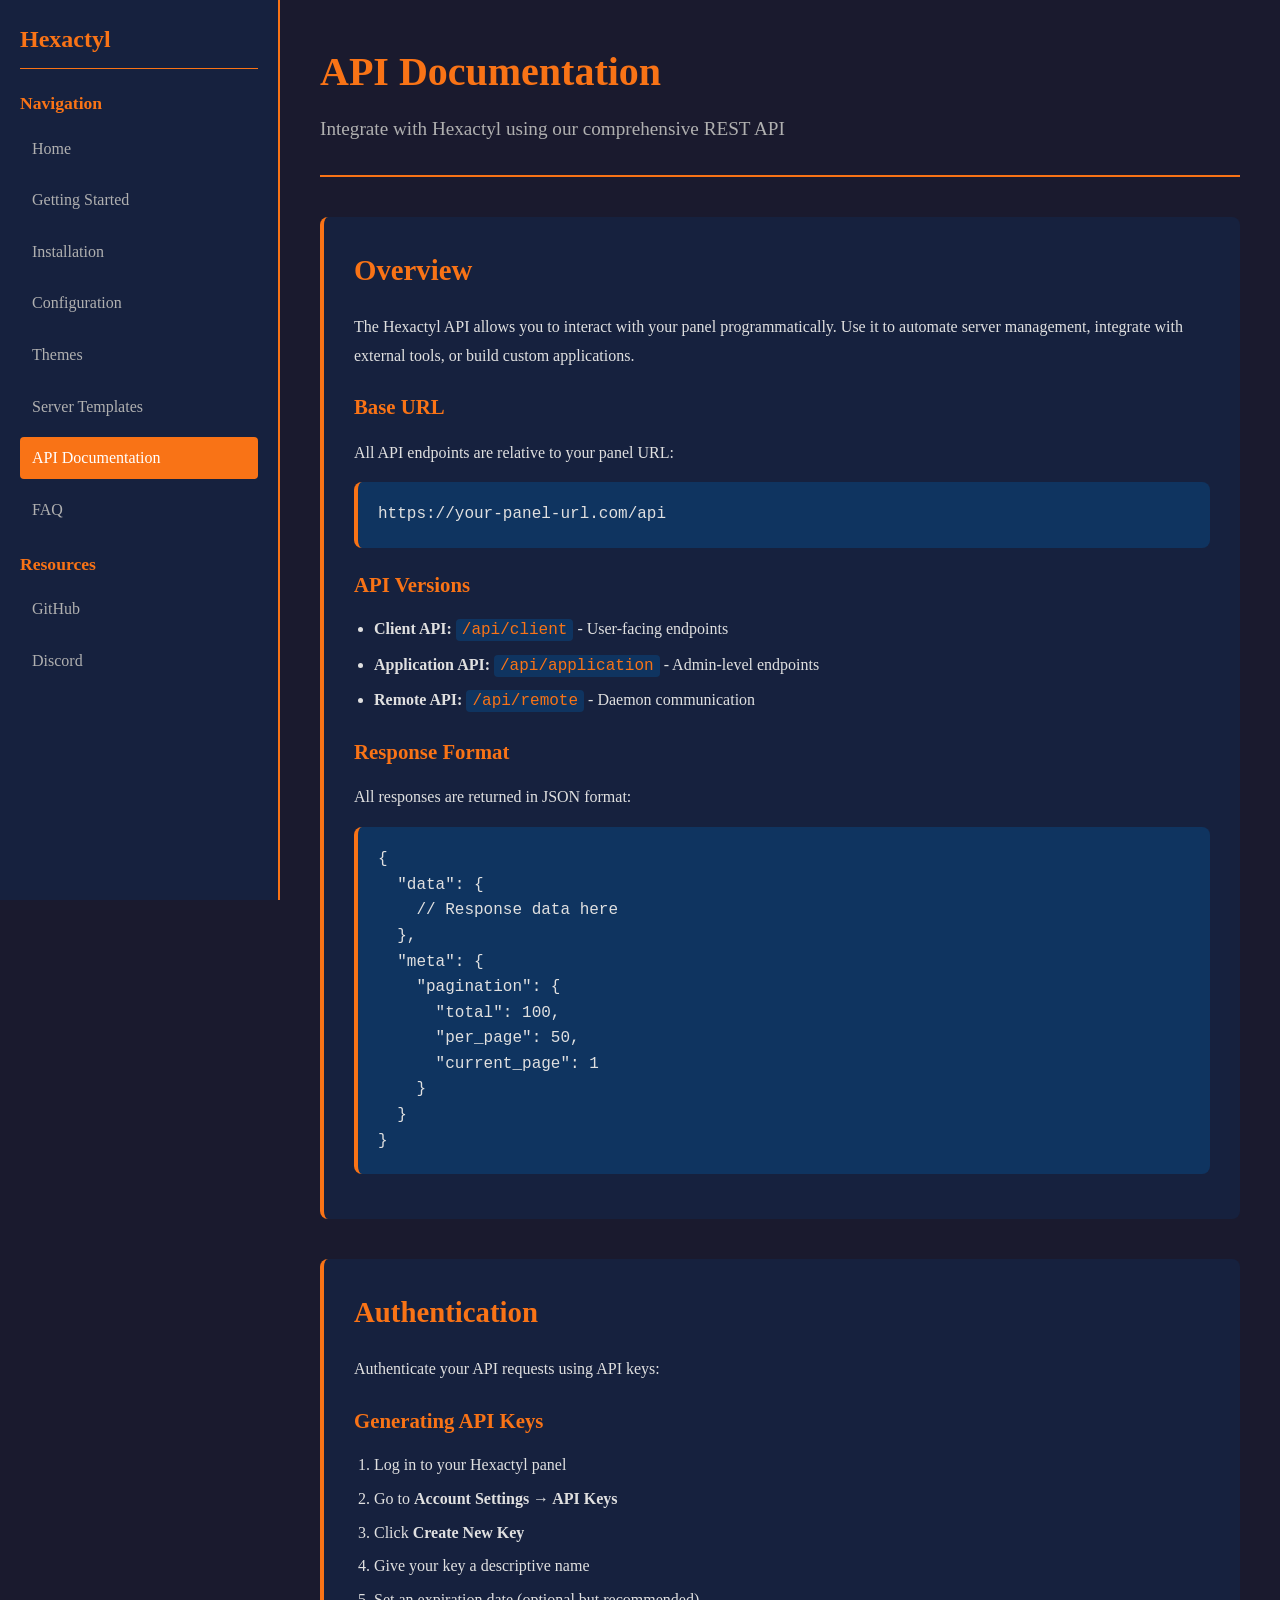
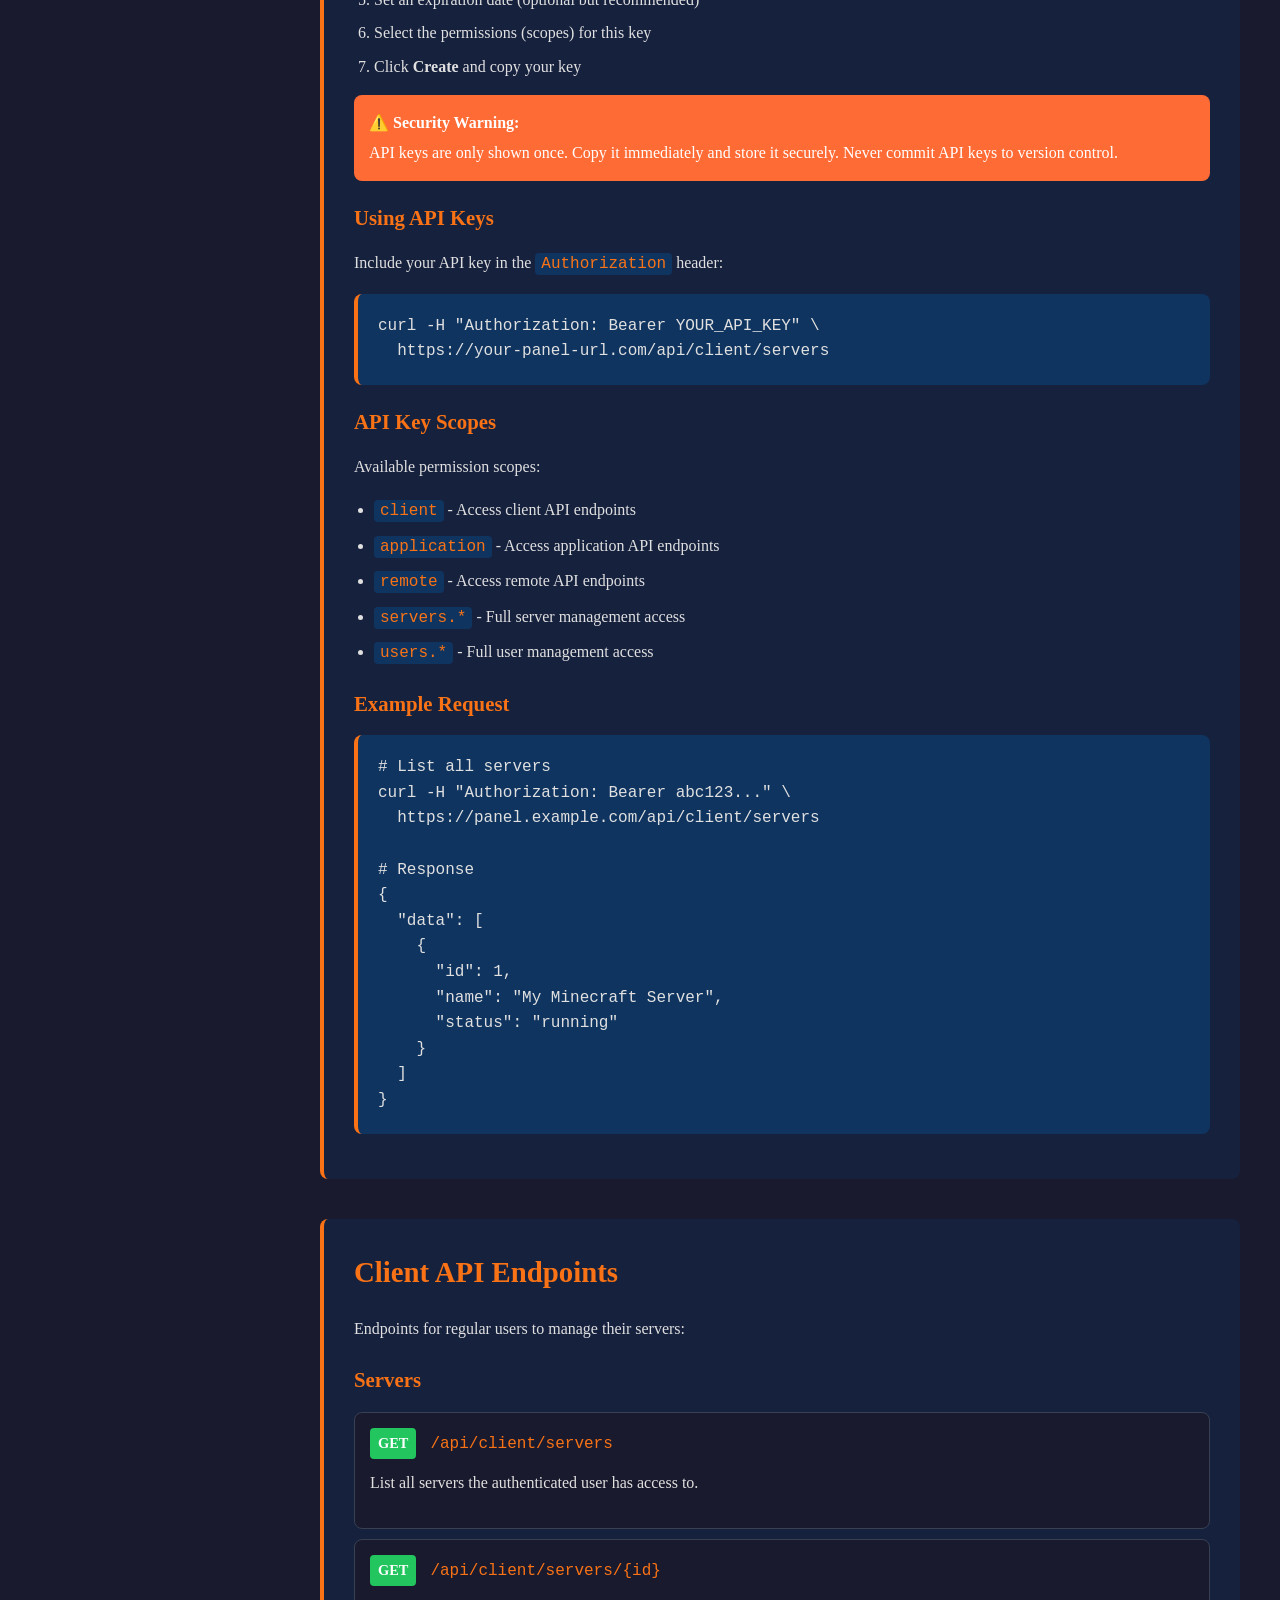
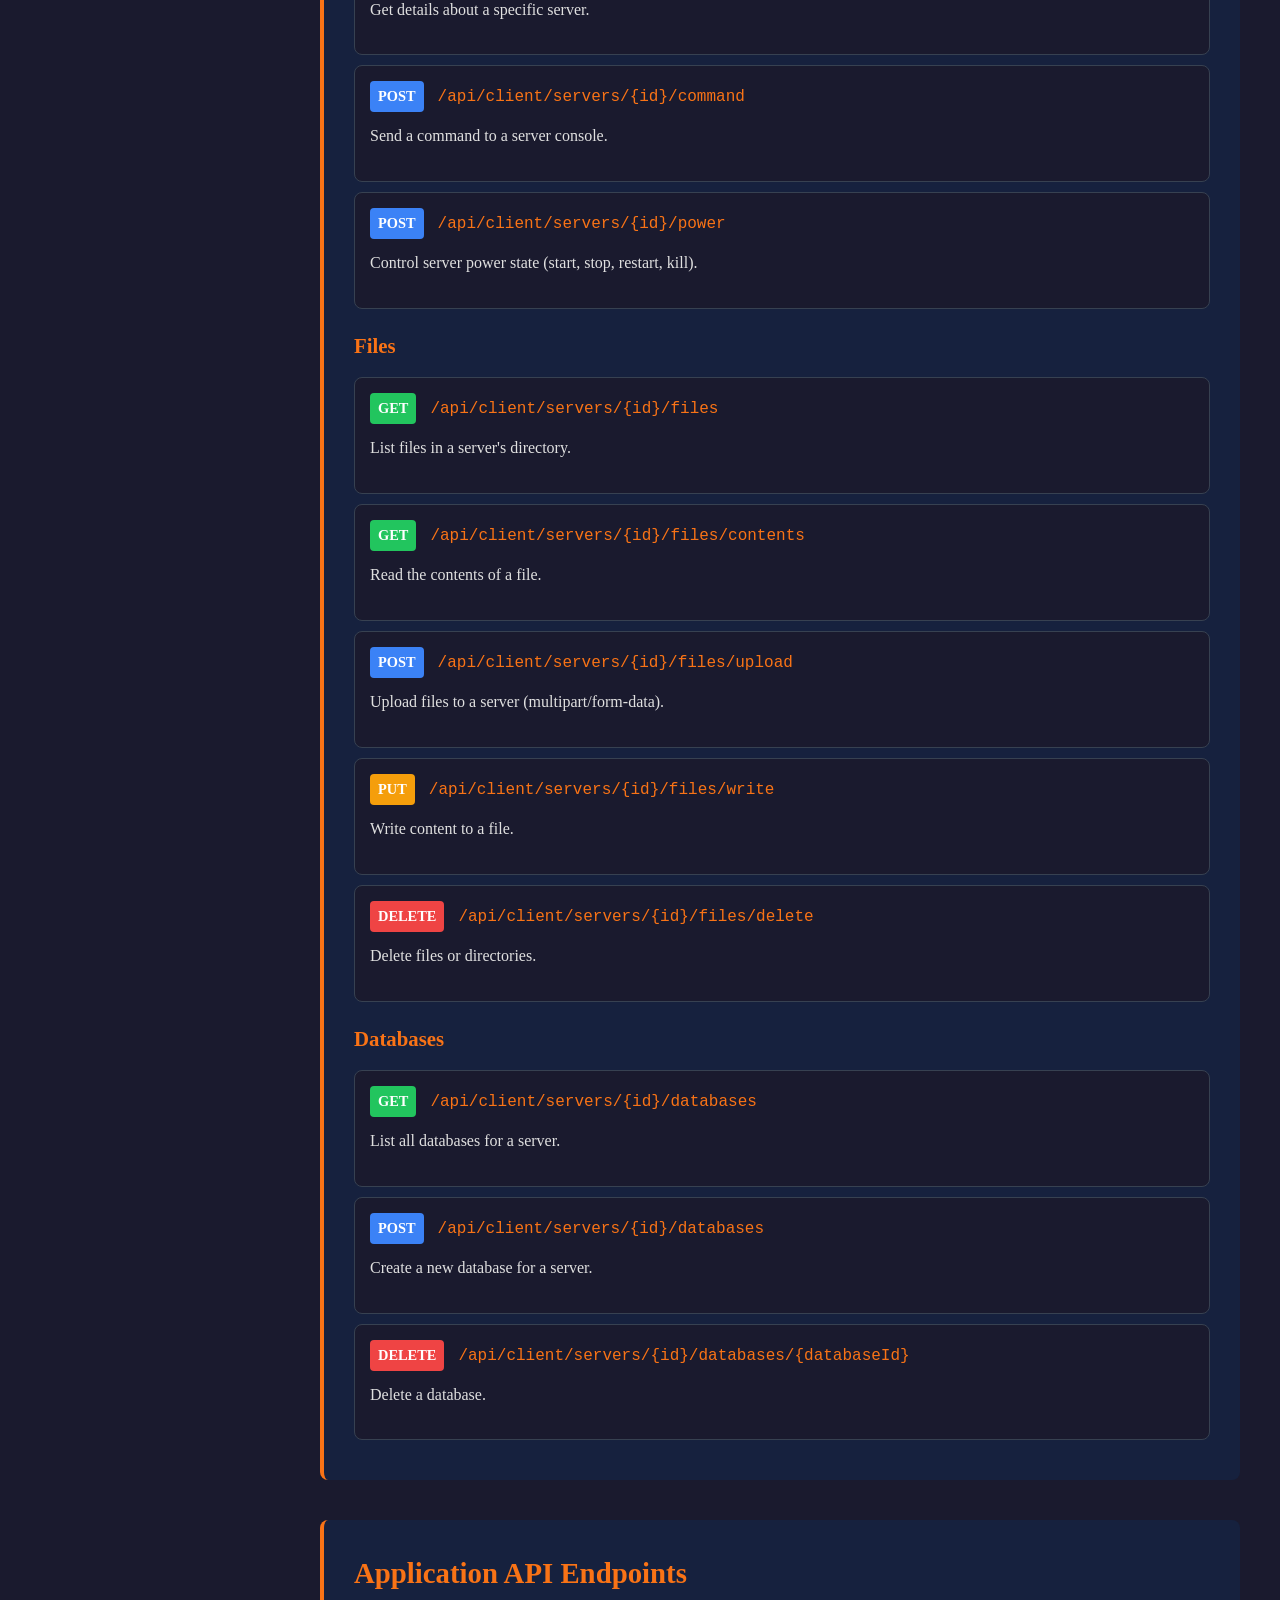
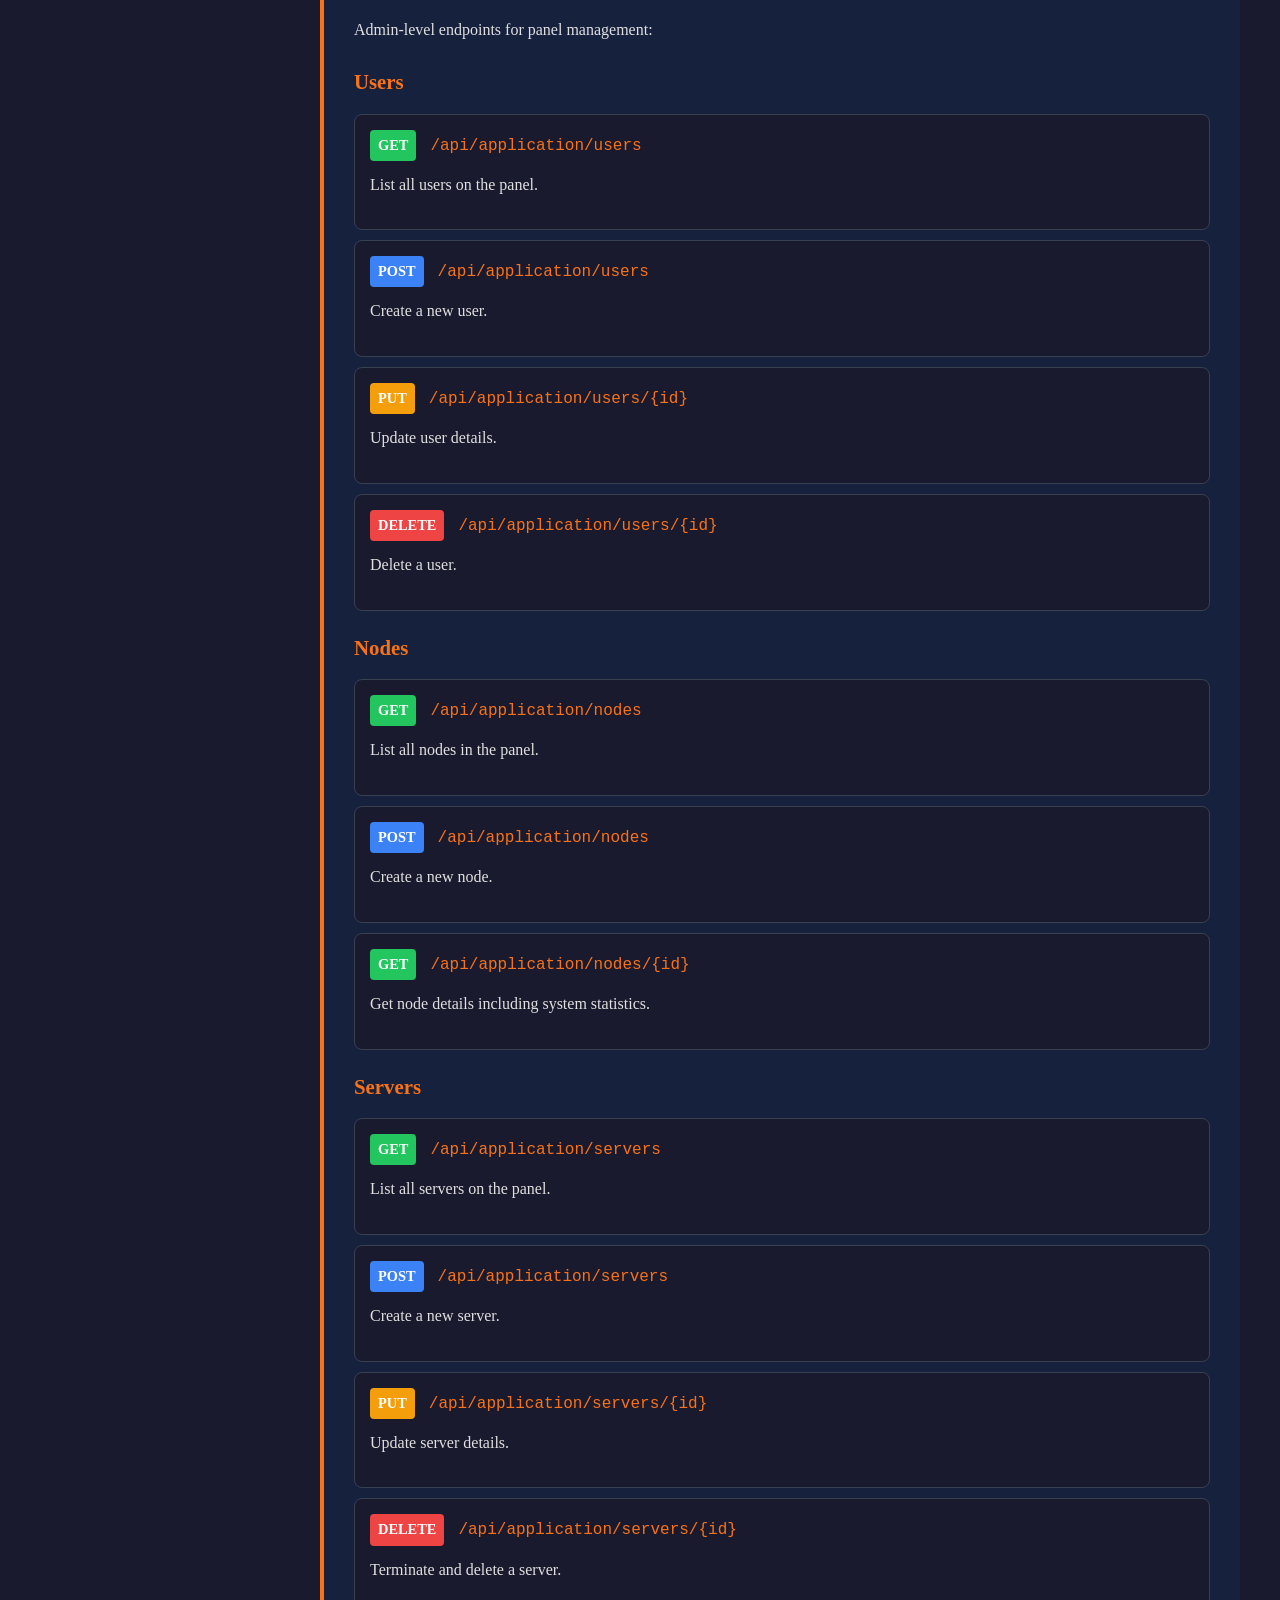
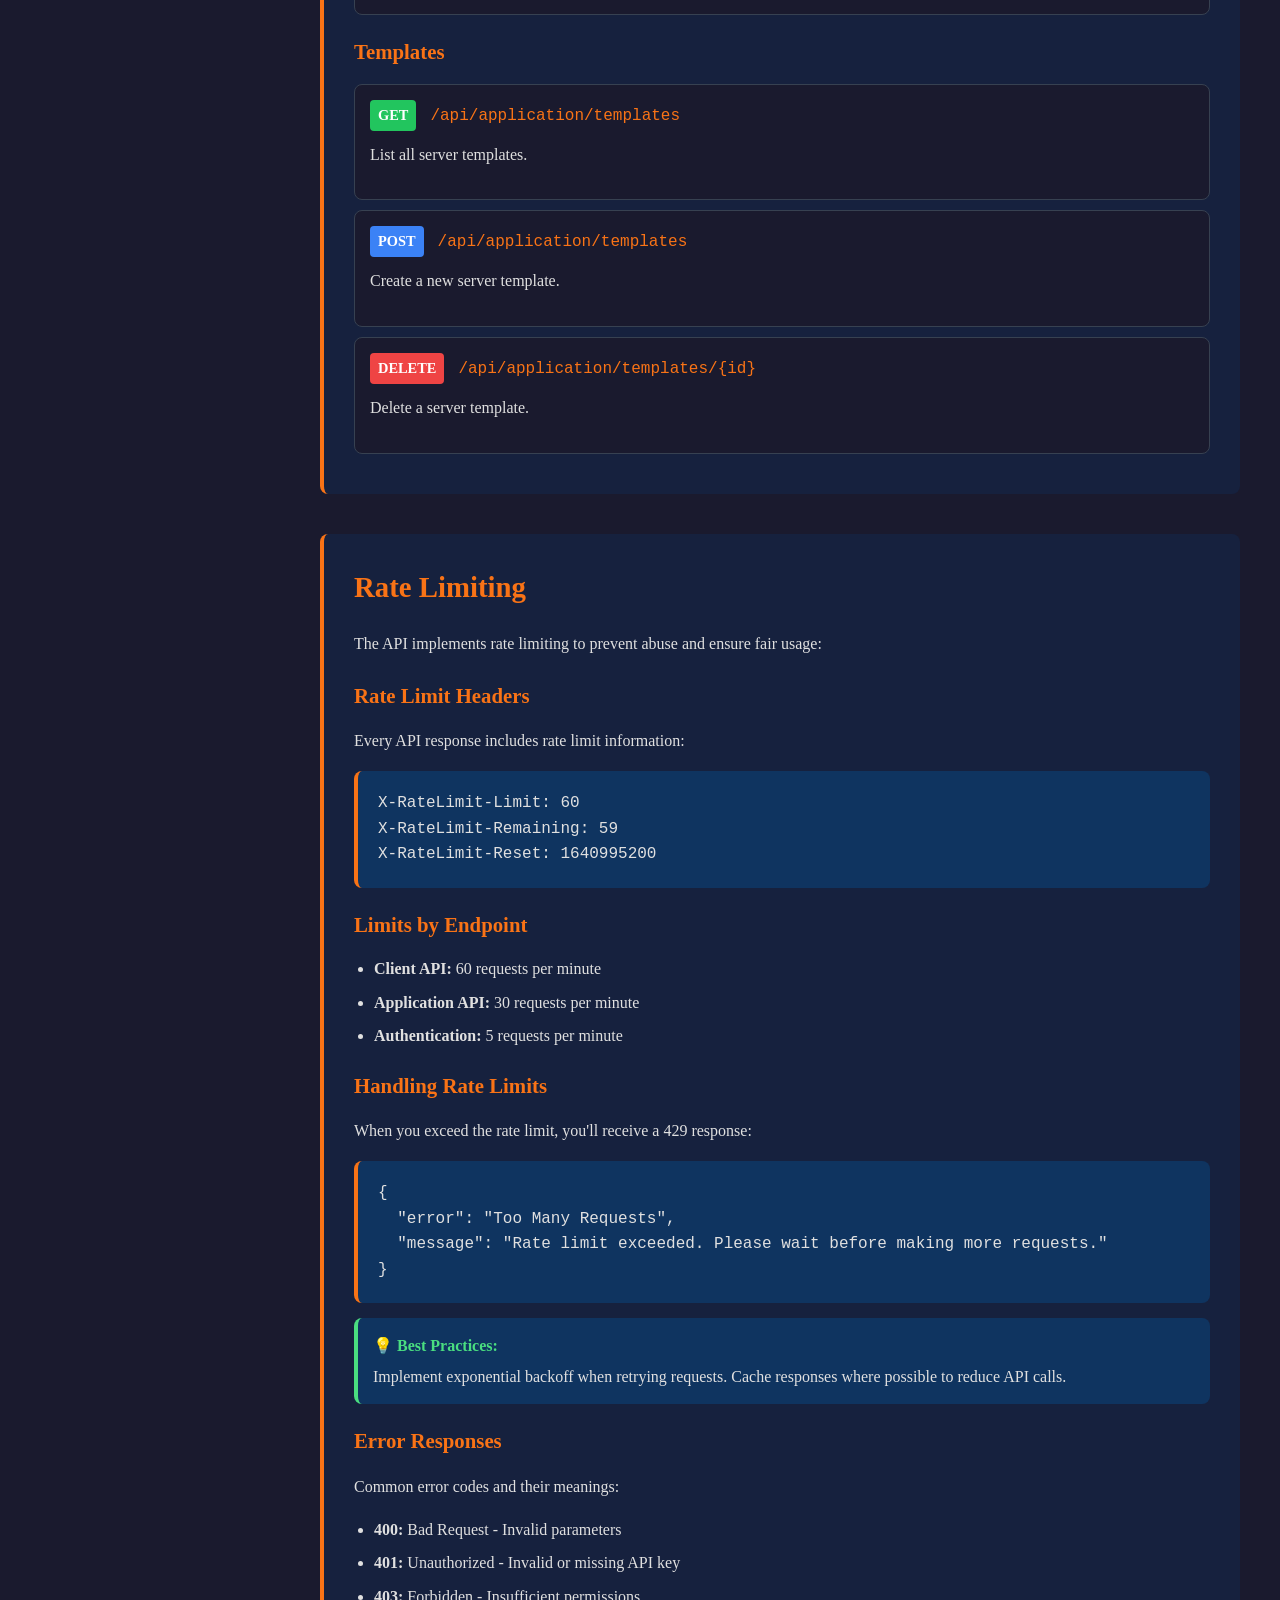
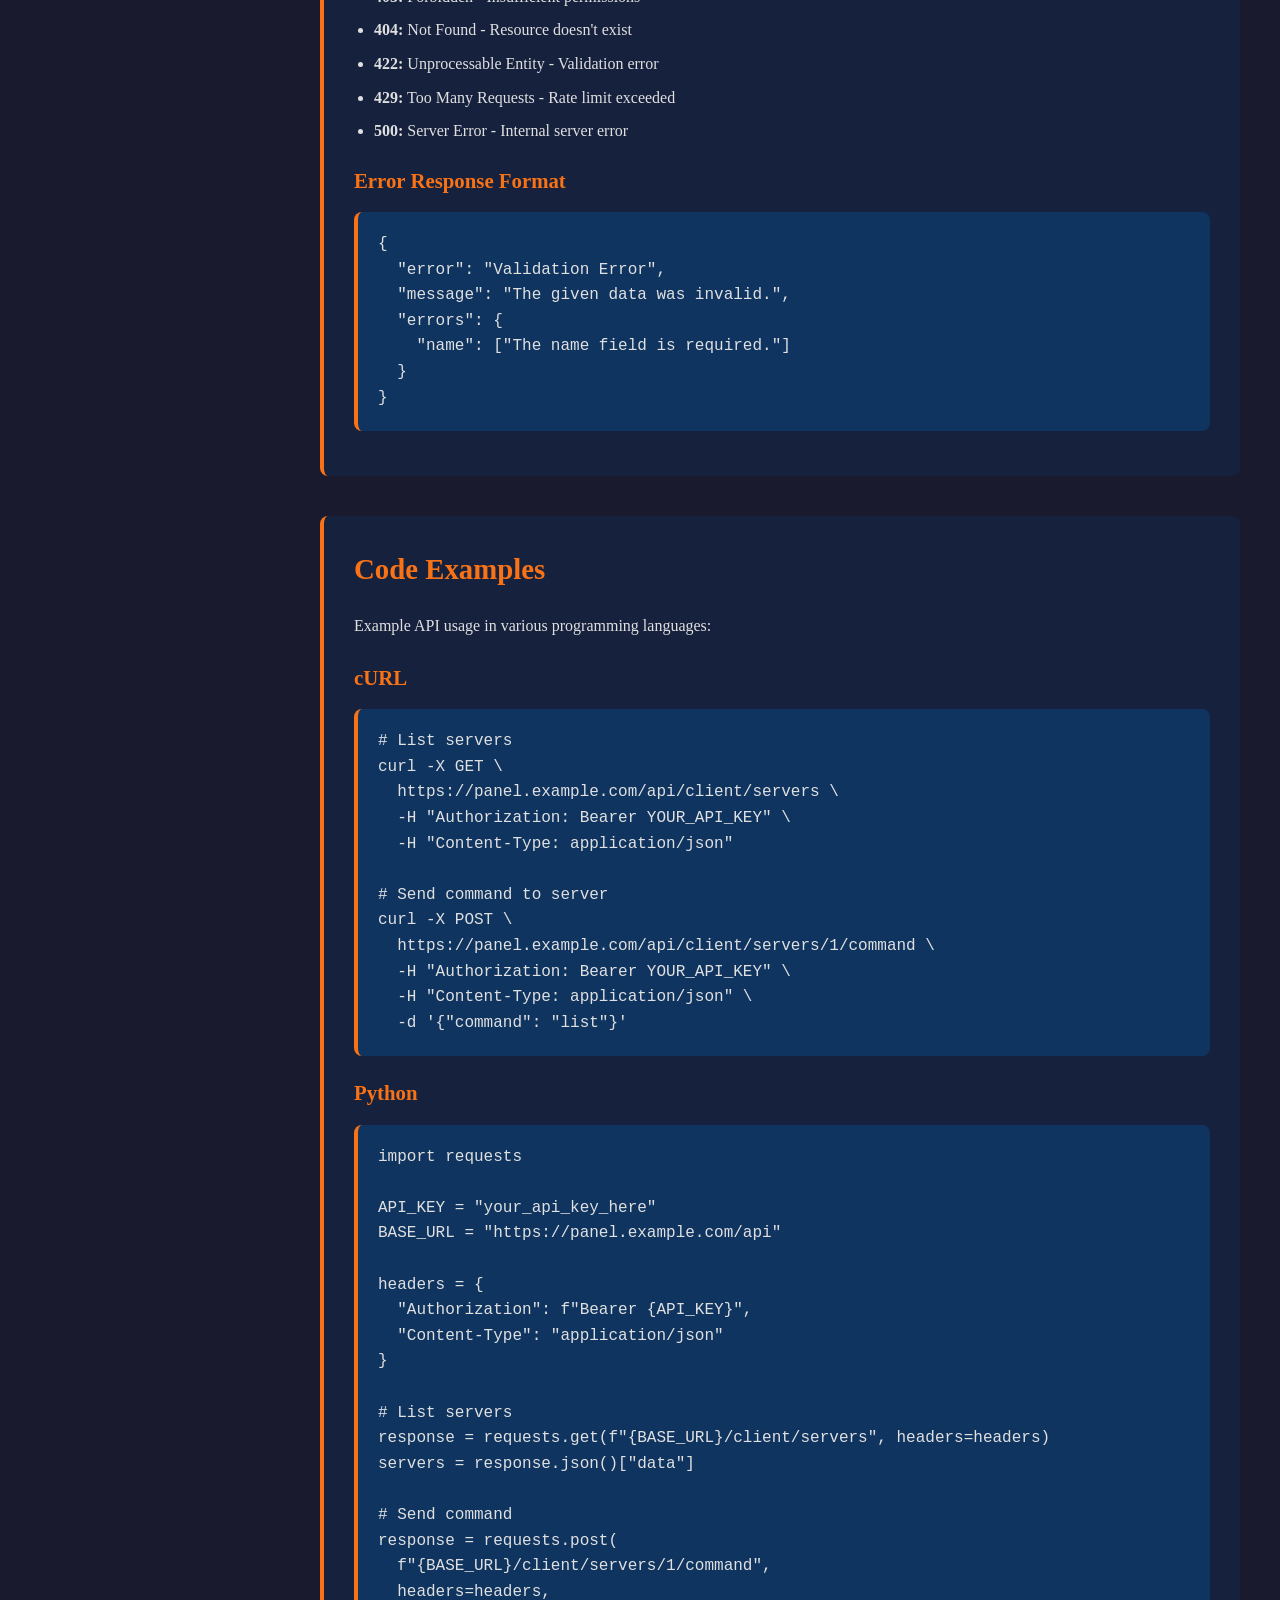
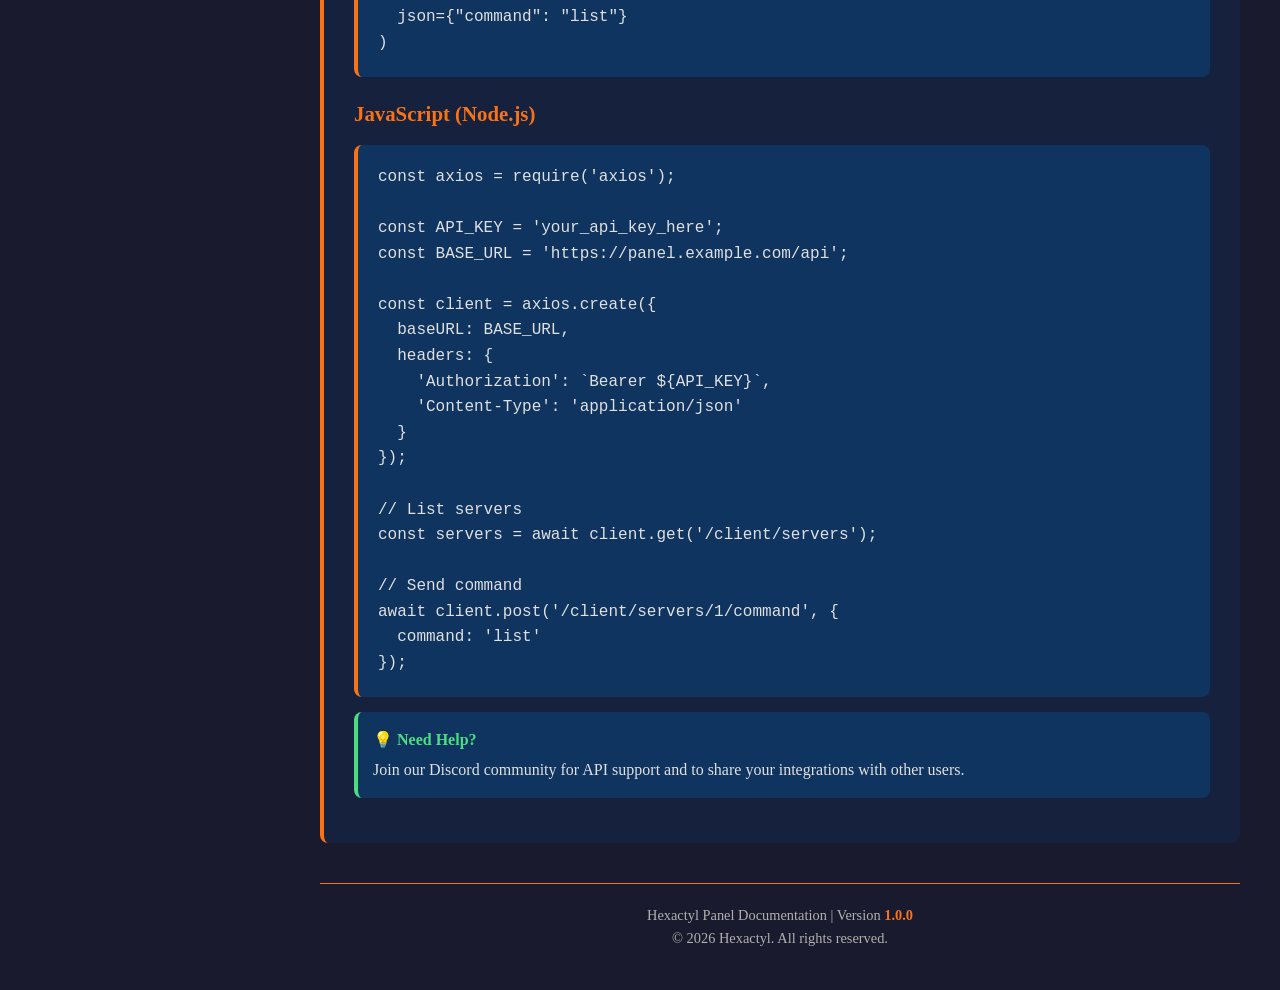
==== docs/api.html @ 79542f6e "Add documentation website and orange branding - Created old-school style docs site in /docs - 8 docu" ====
<!DOCTYPE html>
<html lang="en">
<head>
    <meta charset="UTF-8">
    <meta name="viewport" content="width=device-width, initial-scale=1.0">
    <title>API Documentation - Hexactyl Documentation</title>
    <style>
        * {
            margin: 0;
            padding: 0;
            box-sizing: border-box;
        }
        
        body {
            font-family: Georgia, 'Times New Roman', serif;
            background-color: #1a1a2e;
            color: #e0e0e0;
            line-height: 1.6;
        }
        
        .container {
            display: flex;
            min-height: 100vh;
        }
        
        .sidebar {
            width: 280px;
            background-color: #16213e;
            padding: 20px;
            border-right: 2px solid #f97316;
            position: fixed;
            height: 100vh;
            overflow-y: auto;
        }
        
        .sidebar h2 {
            color: #f97316;
            font-size: 1.5em;
            margin-bottom: 20px;
            padding-bottom: 10px;
            border-bottom: 1px solid #f97316;
        }
        
        .sidebar ul {
            list-style: none;
        }
        
        .sidebar ul li {
            margin-bottom: 10px;
        }
        
        .sidebar ul li a {
            color: #b0b0b0;
            text-decoration: none;
            display: block;
            padding: 8px 12px;
            transition: all 0.3s ease;
            border-radius: 4px;
        }
        
        .sidebar ul li a:hover,
        .sidebar ul li a.active {
            background-color: #f97316;
            color: #ffffff;
        }
        
        .sidebar .section-title {
            color: #f97316;
            font-size: 1.1em;
            margin-top: 20px;
            margin-bottom: 10px;
            font-weight: bold;
        }
        
        .main-content {
            margin-left: 280px;
            padding: 40px;
            flex: 1;
        }
        
        .header {
            margin-bottom: 40px;
            padding-bottom: 30px;
            border-bottom: 2px solid #f97316;
        }
        
        .header h1 {
            color: #f97316;
            font-size: 2.5em;
            margin-bottom: 10px;
        }
        
        .header p {
            color: #b0b0b0;
            font-size: 1.2em;
        }
        
        .section {
            margin-bottom: 40px;
            padding: 30px;
            background-color: #16213e;
            border-radius: 8px;
            border-left: 4px solid #f97316;
        }
        
        .section h2 {
            color: #f97316;
            font-size: 1.8em;
            margin-bottom: 20px;
        }
        
        .section h3 {
            color: #f97316;
            font-size: 1.3em;
            margin-bottom: 15px;
            margin-top: 20px;
        }
        
        .section p {
            margin-bottom: 15px;
            line-height: 1.8;
        }
        
        .section ul, .section ol {
            margin-bottom: 15px;
            margin-left: 20px;
        }
        
        .section li {
            margin-bottom: 8px;
            line-height: 1.6;
        }
        
        code {
            font-family: 'Courier New', Courier, monospace;
            background-color: #0f3460;
            padding: 2px 6px;
            border-radius: 4px;
            color: #f97316;
        }
        
        .code-block {
            background-color: #0f3460;
            padding: 20px;
            border-radius: 8px;
            font-family: 'Courier New', Courier, monospace;
            overflow-x: auto;
            margin: 15px 0;
            border-left: 4px solid #f97316;
        }
        
        .warning {
            background-color: #ff6b35;
            color: #ffffff;
            padding: 15px;
            border-radius: 8px;
            margin: 15px 0;
        }
        
        .warning strong {
            display: block;
            margin-bottom: 5px;
        }
        
        .tip {
            background-color: #0f3460;
            color: #e0e0e0;
            padding: 15px;
            border-radius: 8px;
            margin: 15px 0;
            border-left: 4px solid #4ade80;
        }
        
        .tip strong {
            color: #4ade80;
            display: block;
            margin-bottom: 5px;
        }
        
        .method {
            display: inline-block;
            padding: 4px 8px;
            border-radius: 4px;
            font-weight: bold;
            font-size: 0.9em;
            margin-right: 10px;
        }
        
        .method-get { background-color: #22c55e; color: #ffffff; }
        .method-post { background-color: #3b82f6; color: #ffffff; }
        .method-put { background-color: #f59e0b; color: #ffffff; }
        .method-delete { background-color: #ef4444; color: #ffffff; }
        
        .endpoint {
            background-color: #1a1a2e;
            padding: 15px;
            border-radius: 8px;
            margin: 10px 0;
            border: 1px solid #374151;
        }
        
        .endpoint-header {
            margin-bottom: 10px;
        }
        
        .endpoint-path {
            font-family: 'Courier New', Courier, monospace;
            color: #f97316;
        }
        
        .footer {
            margin-top: 40px;
            padding-top: 20px;
            border-top: 1px solid #f97316;
            text-align: center;
            color: #b0b0b0;
        }
        
        .footer p {
            font-size: 0.9em;
        }
        
        .version {
            color: #f97316;
            font-weight: bold;
        }
    </style>
</head>
<body>
    <div class="container">
        <nav class="sidebar">
            <h2>Hexactyl</h2>
            <div class="section-title">Navigation</div>
            <ul>
                <li><a href="index.html">Home</a></li>
                <li><a href="getting-started.html">Getting Started</a></li>
                <li><a href="installation.html">Installation</a></li>
                <li><a href="configuration.html">Configuration</a></li>
                <li><a href="themes.html">Themes</a></li>
                <li><a href="server-templates.html">Server Templates</a></li>
                <li><a href="api.html" class="active">API Documentation</a></li>
                <li><a href="faq.html">FAQ</a></li>
            </ul>
            
            <div class="section-title">Resources</div>
            <ul>
                <li><a href="https://github.com/hexactyl" target="_blank">GitHub</a></li>
                <li><a href="https://discord.gg/hexactyl" target="_blank">Discord</a></li>
            </ul>
        </nav>
        
        <main class="main-content">
            <header class="header">
                <h1>API Documentation</h1>
                <p>Integrate with Hexactyl using our comprehensive REST API</p>
            </header>
            
            <section class="section">
                <h2>Overview</h2>
                <p>The Hexactyl API allows you to interact with your panel programmatically. Use it to automate server management, integrate with external tools, or build custom applications.</p>
                
                <h3>Base URL</h3>
                <p>All API endpoints are relative to your panel URL:</p>
                <div class="code-block">
https://your-panel-url.com/api
                </div>
                
                <h3>API Versions</h3>
                <ul>
                    <li><strong>Client API:</strong> <code>/api/client</code> - User-facing endpoints</li>
                    <li><strong>Application API:</strong> <code>/api/application</code> - Admin-level endpoints</li>
                    <li><strong>Remote API:</strong> <code>/api/remote</code> - Daemon communication</li>
                </ul>
                
                <h3>Response Format</h3>
                <p>All responses are returned in JSON format:</p>
                <div class="code-block">
{<br>
&nbsp;&nbsp;"data": {<br>
&nbsp;&nbsp;&nbsp;&nbsp;// Response data here<br>
&nbsp;&nbsp;},<br>
&nbsp;&nbsp;"meta": {<br>
&nbsp;&nbsp;&nbsp;&nbsp;"pagination": {<br>
&nbsp;&nbsp;&nbsp;&nbsp;&nbsp;&nbsp;"total": 100,<br>
&nbsp;&nbsp;&nbsp;&nbsp;&nbsp;&nbsp;"per_page": 50,<br>
&nbsp;&nbsp;&nbsp;&nbsp;&nbsp;&nbsp;"current_page": 1<br>
&nbsp;&nbsp;&nbsp;&nbsp;}<br>
&nbsp;&nbsp;}<br>
}
                </div>
            </section>
            
            <section class="section">
                <h2>Authentication</h2>
                <p>Authenticate your API requests using API keys:</p>
                
                <h3>Generating API Keys</h3>
                <ol>
                    <li>Log in to your Hexactyl panel</li>
                    <li>Go to <strong>Account Settings → API Keys</strong></li>
                    <li>Click <strong>Create New Key</strong></li>
                    <li>Give your key a descriptive name</li>
                    <li>Set an expiration date (optional but recommended)</li>
                    <li>Select the permissions (scopes) for this key</li>
                    <li>Click <strong>Create</strong> and copy your key</li>
                </ol>
                
                <div class="warning">
                    <strong>⚠️ Security Warning:</strong>
                    API keys are only shown once. Copy it immediately and store it securely. Never commit API keys to version control.
                </div>
                
                <h3>Using API Keys</h3>
                <p>Include your API key in the <code>Authorization</code> header:</p>
                <div class="code-block">
curl -H "Authorization: Bearer YOUR_API_KEY" \<br>
&nbsp;&nbsp;https://your-panel-url.com/api/client/servers
                </div>
                
                <h3>API Key Scopes</h3>
                <p>Available permission scopes:</p>
                <ul>
                    <li><code>client</code> - Access client API endpoints</li>
                    <li><code>application</code> - Access application API endpoints</li>
                    <li><code>remote</code> - Access remote API endpoints</li>
                    <li><code>servers.*</code> - Full server management access</li>
                    <li><code>users.*</code> - Full user management access</li>
                </ul>
                
                <h3>Example Request</h3>
                <div class="code-block">
# List all servers<br>
curl -H "Authorization: Bearer abc123..." \<br>
&nbsp;&nbsp;https://panel.example.com/api/client/servers<br><br>
# Response<br>
{<br>
&nbsp;&nbsp;"data": [<br>
&nbsp;&nbsp;&nbsp;&nbsp;{<br>
&nbsp;&nbsp;&nbsp;&nbsp;&nbsp;&nbsp;"id": 1,<br>
&nbsp;&nbsp;&nbsp;&nbsp;&nbsp;&nbsp;"name": "My Minecraft Server",<br>
&nbsp;&nbsp;&nbsp;&nbsp;&nbsp;&nbsp;"status": "running"<br>
&nbsp;&nbsp;&nbsp;&nbsp;}<br>
&nbsp;&nbsp;]<br>
}
                </div>
            </section>
            
            <section class="section">
                <h2>Client API Endpoints</h2>
                <p>Endpoints for regular users to manage their servers:</p>
                
                <h3>Servers</h3>
                
                <div class="endpoint">
                    <div class="endpoint-header">
                        <span class="method method-get">GET</span>
                        <span class="endpoint-path">/api/client/servers</span>
                    </div>
                    <p>List all servers the authenticated user has access to.</p>
                </div>
                
                <div class="endpoint">
                    <div class="endpoint-header">
                        <span class="method method-get">GET</span>
                        <span class="endpoint-path">/api/client/servers/{id}</span>
                    </div>
                    <p>Get details about a specific server.</p>
                </div>
                
                <div class="endpoint">
                    <div class="endpoint-header">
                        <span class="method method-post">POST</span>
                        <span class="endpoint-path">/api/client/servers/{id}/command</span>
                    </div>
                    <p>Send a command to a server console.</p>
                </div>
                
                <div class="endpoint">
                    <div class="endpoint-header">
                        <span class="method method-post">POST</span>
                        <span class="endpoint-path">/api/client/servers/{id}/power</span>
                    </div>
                    <p>Control server power state (start, stop, restart, kill).</p>
                </div>
                
                <h3>Files</h3>
                
                <div class="endpoint">
                    <div class="endpoint-header">
                        <span class="method method-get">GET</span>
                        <span class="endpoint-path">/api/client/servers/{id}/files</span>
                    </div>
                    <p>List files in a server's directory.</p>
                </div>
                
                <div class="endpoint">
                    <div class="endpoint-header">
                        <span class="method method-get">GET</span>
                        <span class="endpoint-path">/api/client/servers/{id}/files/contents</span>
                    </div>
                    <p>Read the contents of a file.</p>
                </div>
                
                <div class="endpoint">
                    <div class="endpoint-header">
                        <span class="method method-post">POST</span>
                        <span class="endpoint-path">/api/client/servers/{id}/files/upload</span>
                    </div>
                    <p>Upload files to a server (multipart/form-data).</p>
                </div>
                
                <div class="endpoint">
                    <div class="endpoint-header">
                        <span class="method method-put">PUT</span>
                        <span class="endpoint-path">/api/client/servers/{id}/files/write</span>
                    </div>
                    <p>Write content to a file.</p>
                </div>
                
                <div class="endpoint">
                    <div class="endpoint-header">
                        <span class="method method-delete">DELETE</span>
                        <span class="endpoint-path">/api/client/servers/{id}/files/delete</span>
                    </div>
                    <p>Delete files or directories.</p>
                </div>
                
                <h3>Databases</h3>
                
                <div class="endpoint">
                    <div class="endpoint-header">
                        <span class="method method-get">GET</span>
                        <span class="endpoint-path">/api/client/servers/{id}/databases</span>
                    </div>
                    <p>List all databases for a server.</p>
                </div>
                
                <div class="endpoint">
                    <div class="endpoint-header">
                        <span class="method method-post">POST</span>
                        <span class="endpoint-path">/api/client/servers/{id}/databases</span>
                    </div>
                    <p>Create a new database for a server.</p>
                </div>
                
                <div class="endpoint">
                    <div class="endpoint-header">
                        <span class="method method-delete">DELETE</span>
                        <span class="endpoint-path">/api/client/servers/{id}/databases/{databaseId}</span>
                    </div>
                    <p>Delete a database.</p>
                </div>
            </section>
            
            <section class="section">
                <h2>Application API Endpoints</h2>
                <p>Admin-level endpoints for panel management:</p>
                
                <h3>Users</h3>
                
                <div class="endpoint">
                    <div class="endpoint-header">
                        <span class="method method-get">GET</span>
                        <span class="endpoint-path">/api/application/users</span>
                    </div>
                    <p>List all users on the panel.</p>
                </div>
                
                <div class="endpoint">
                    <div class="endpoint-header">
                        <span class="method method-post">POST</span>
                        <span class="endpoint-path">/api/application/users</span>
                    </div>
                    <p>Create a new user.</p>
                </div>
                
                <div class="endpoint">
                    <div class="endpoint-header">
                        <span class="method method-put">PUT</span>
                        <span class="endpoint-path">/api/application/users/{id}</span>
                    </div>
                    <p>Update user details.</p>
                </div>
                
                <div class="endpoint">
                    <div class="endpoint-header">
                        <span class="method method-delete">DELETE</span>
                        <span class="endpoint-path">/api/application/users/{id}</span>
                    </div>
                    <p>Delete a user.</p>
                </div>
                
                <h3>Nodes</h3>
                
                <div class="endpoint">
                    <div class="endpoint-header">
                        <span class="method method-get">GET</span>
                        <span class="endpoint-path">/api/application/nodes</span>
                    </div>
                    <p>List all nodes in the panel.</p>
                </div>
                
                <div class="endpoint">
                    <div class="endpoint-header">
                        <span class="method method-post">POST</span>
                        <span class="endpoint-path">/api/application/nodes</span>
                    </div>
                    <p>Create a new node.</p>
                </div>
                
                <div class="endpoint">
                    <div class="endpoint-header">
                        <span class="method method-get">GET</span>
                        <span class="endpoint-path">/api/application/nodes/{id}</span>
                    </div>
                    <p>Get node details including system statistics.</p>
                </div>
                
                <h3>Servers</h3>
                
                <div class="endpoint">
                    <div class="endpoint-header">
                        <span class="method method-get">GET</span>
                        <span class="endpoint-path">/api/application/servers</span>
                    </div>
                    <p>List all servers on the panel.</p>
                </div>
                
                <div class="endpoint">
                    <div class="endpoint-header">
                        <span class="method method-post">POST</span>
                        <span class="endpoint-path">/api/application/servers</span>
                    </div>
                    <p>Create a new server.</p>
                </div>
                
                <div class="endpoint">
                    <div class="endpoint-header">
                        <span class="method method-put">PUT</span>
                        <span class="endpoint-path">/api/application/servers/{id}</span>
                    </div>
                    <p>Update server details.</p>
                </div>
                
                <div class="endpoint">
                    <div class="endpoint-header">
                        <span class="method method-delete">DELETE</span>
                        <span class="endpoint-path">/api/application/servers/{id}</span>
                    </div>
                    <p>Terminate and delete a server.</p>
                </div>
                
                <h3>Templates</h3>
                
                <div class="endpoint">
                    <div class="endpoint-header">
                        <span class="method method-get">GET</span>
                        <span class="endpoint-path">/api/application/templates</span>
                    </div>
                    <p>List all server templates.</p>
                </div>
                
                <div class="endpoint">
                    <div class="endpoint-header">
                        <span class="method method-post">POST</span>
                        <span class="endpoint-path">/api/application/templates</span>
                    </div>
                    <p>Create a new server template.</p>
                </div>
                
                <div class="endpoint">
                    <div class="endpoint-header">
                        <span class="method method-delete">DELETE</span>
                        <span class="endpoint-path">/api/application/templates/{id}</span>
                    </div>
                    <p>Delete a server template.</p>
                </div>
            </section>
            
            <section class="section">
                <h2>Rate Limiting</h2>
                <p>The API implements rate limiting to prevent abuse and ensure fair usage:</p>
                
                <h3>Rate Limit Headers</h3>
                <p>Every API response includes rate limit information:</p>
                <div class="code-block">
X-RateLimit-Limit: 60<br>
X-RateLimit-Remaining: 59<br>
X-RateLimit-Reset: 1640995200
                </div>
                
                <h3>Limits by Endpoint</h3>
                <ul>
                    <li><strong>Client API:</strong> 60 requests per minute</li>
                    <li><strong>Application API:</strong> 30 requests per minute</li>
                    <li><strong>Authentication:</strong> 5 requests per minute</li>
                </ul>
                
                <h3>Handling Rate Limits</h3>
                <p>When you exceed the rate limit, you'll receive a 429 response:</p>
                <div class="code-block">
{<br>
&nbsp;&nbsp;"error": "Too Many Requests",<br>
&nbsp;&nbsp;"message": "Rate limit exceeded. Please wait before making more requests."<br>
}
                </div>
                
                <div class="tip">
                    <strong>💡 Best Practices:</strong>
                    Implement exponential backoff when retrying requests. Cache responses where possible to reduce API calls.
                </div>
                
                <h3>Error Responses</h3>
                <p>Common error codes and their meanings:</p>
                <ul>
                    <li><strong>400:</strong> Bad Request - Invalid parameters</li>
                    <li><strong>401:</strong> Unauthorized - Invalid or missing API key</li>
                    <li><strong>403:</strong> Forbidden - Insufficient permissions</li>
                    <li><strong>404:</strong> Not Found - Resource doesn't exist</li>
                    <li><strong>422:</strong> Unprocessable Entity - Validation error</li>
                    <li><strong>429:</strong> Too Many Requests - Rate limit exceeded</li>
                    <li><strong>500:</strong> Server Error - Internal server error</li>
                </ul>
                
                <h3>Error Response Format</h3>
                <div class="code-block">
{<br>
&nbsp;&nbsp;"error": "Validation Error",<br>
&nbsp;&nbsp;"message": "The given data was invalid.",<br>
&nbsp;&nbsp;"errors": {<br>
&nbsp;&nbsp;&nbsp;&nbsp;"name": ["The name field is required."]<br>
&nbsp;&nbsp;}<br>
}
                </div>
            </section>
            
            <section class="section">
                <h2>Code Examples</h2>
                <p>Example API usage in various programming languages:</p>
                
                <h3>cURL</h3>
                <div class="code-block">
# List servers<br>
curl -X GET \<br>
&nbsp;&nbsp;https://panel.example.com/api/client/servers \<br>
&nbsp;&nbsp;-H "Authorization: Bearer YOUR_API_KEY" \<br>
&nbsp;&nbsp;-H "Content-Type: application/json"<br><br>
# Send command to server<br>
curl -X POST \<br>
&nbsp;&nbsp;https://panel.example.com/api/client/servers/1/command \<br>
&nbsp;&nbsp;-H "Authorization: Bearer YOUR_API_KEY" \<br>
&nbsp;&nbsp;-H "Content-Type: application/json" \<br>
&nbsp;&nbsp;-d '{"command": "list"}'
                </div>
                
                <h3>Python</h3>
                <div class="code-block">
import requests<br><br>
API_KEY = "your_api_key_here"<br>
BASE_URL = "https://panel.example.com/api"<br><br>
headers = {<br>
&nbsp;&nbsp;"Authorization": f"Bearer {API_KEY}",<br>
&nbsp;&nbsp;"Content-Type": "application/json"<br>
}<br><br>
# List servers<br>
response = requests.get(f"{BASE_URL}/client/servers", headers=headers)<br>
servers = response.json()["data"]<br><br>
# Send command<br>
response = requests.post(<br>
&nbsp;&nbsp;f"{BASE_URL}/client/servers/1/command",<br>
&nbsp;&nbsp;headers=headers,<br>
&nbsp;&nbsp;json={"command": "list"}<br>
)
                </div>
                
                <h3>JavaScript (Node.js)</h3>
                <div class="code-block">
const axios = require('axios');<br><br>
const API_KEY = 'your_api_key_here';<br>
const BASE_URL = 'https://panel.example.com/api';<br><br>
const client = axios.create({<br>
&nbsp;&nbsp;baseURL: BASE_URL,<br>
&nbsp;&nbsp;headers: {<br>
&nbsp;&nbsp;&nbsp;&nbsp;'Authorization': `Bearer ${API_KEY}`,<br>
&nbsp;&nbsp;&nbsp;&nbsp;'Content-Type': 'application/json'<br>
&nbsp;&nbsp;}<br>
});<br><br>
// List servers<br>
const servers = await client.get('/client/servers');<br><br>
// Send command<br>
await client.post('/client/servers/1/command', {<br>
&nbsp;&nbsp;command: 'list'<br>
});
                </div>
                
                <div class="tip">
                    <strong>💡 Need Help?</strong>
                    Join our Discord community for API support and to share your integrations with other users.
                </div>
            </section>
            
            <footer class="footer">
                <p>Hexactyl Panel Documentation | Version <span class="version">1.0.0</span></p>
                <p>© 2026 Hexactyl. All rights reserved.</p>
            </footer>
        </main>
    </div>
</body>
</html>
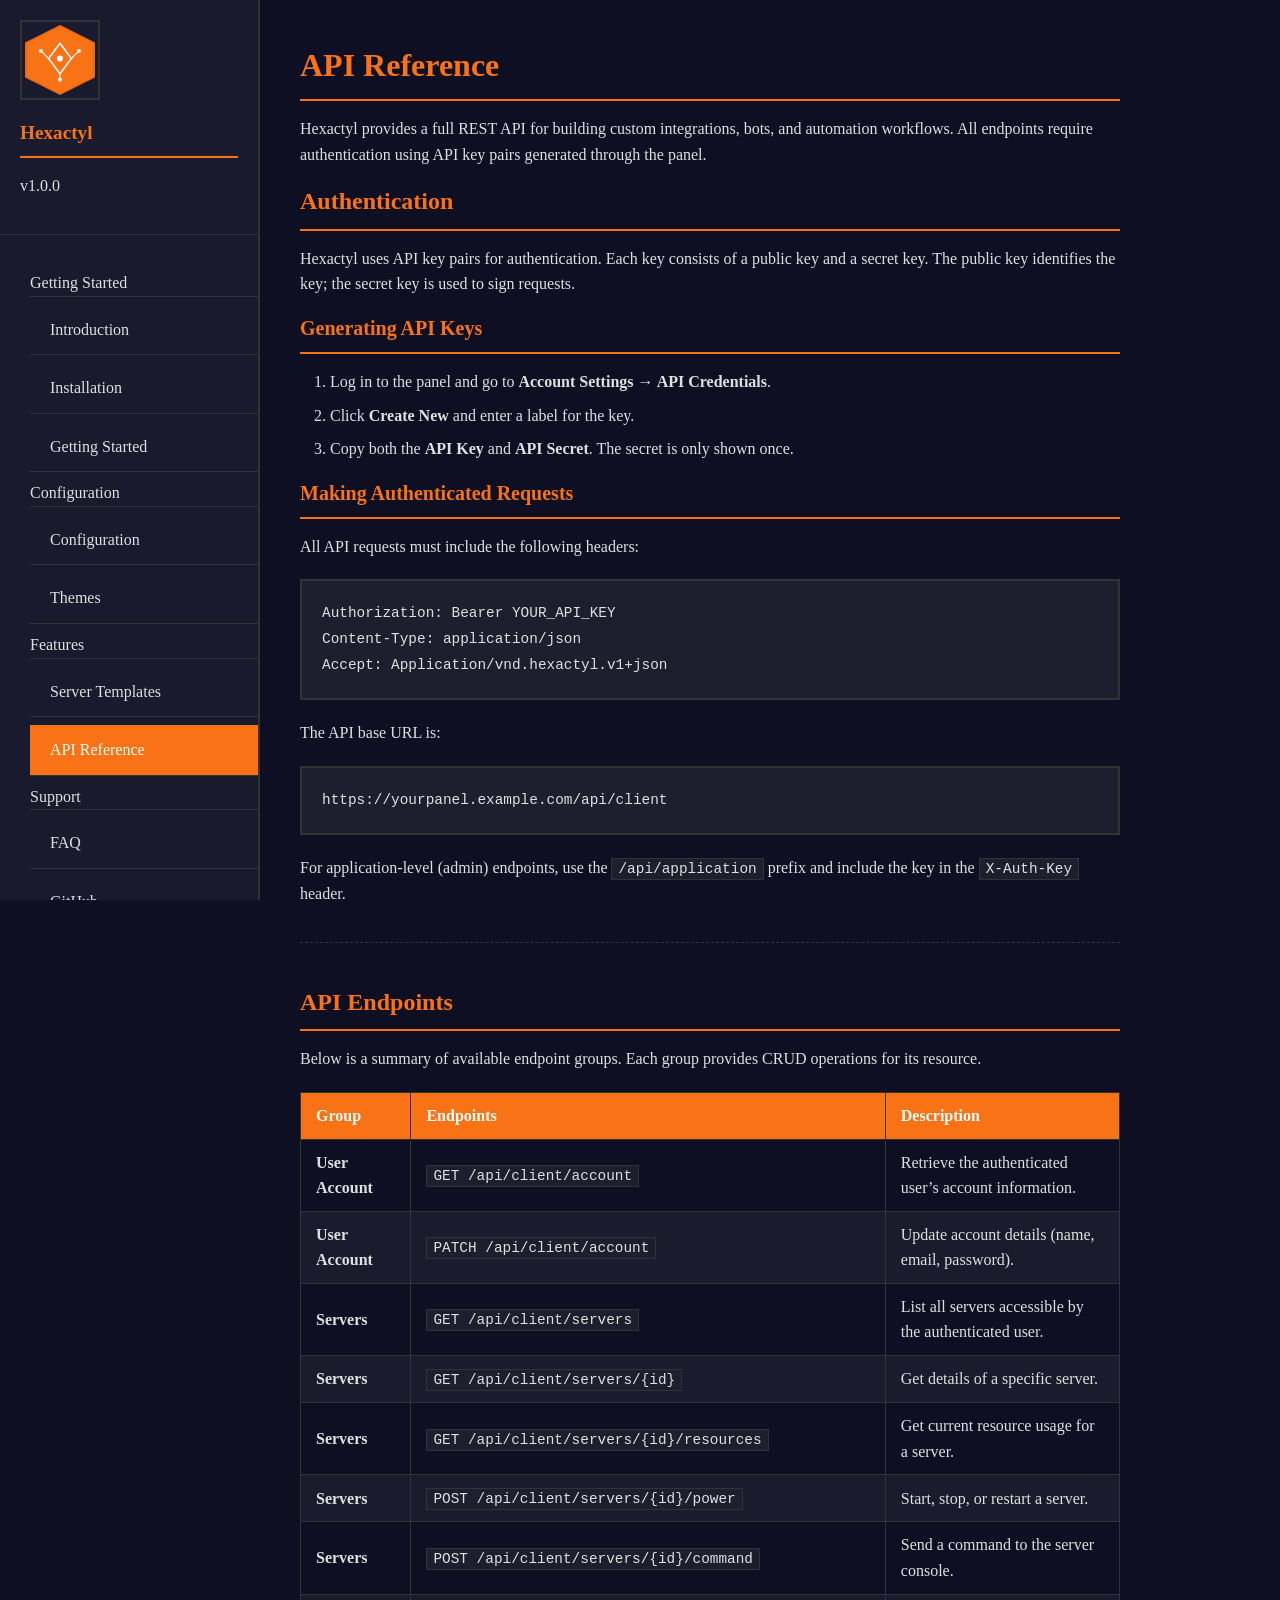
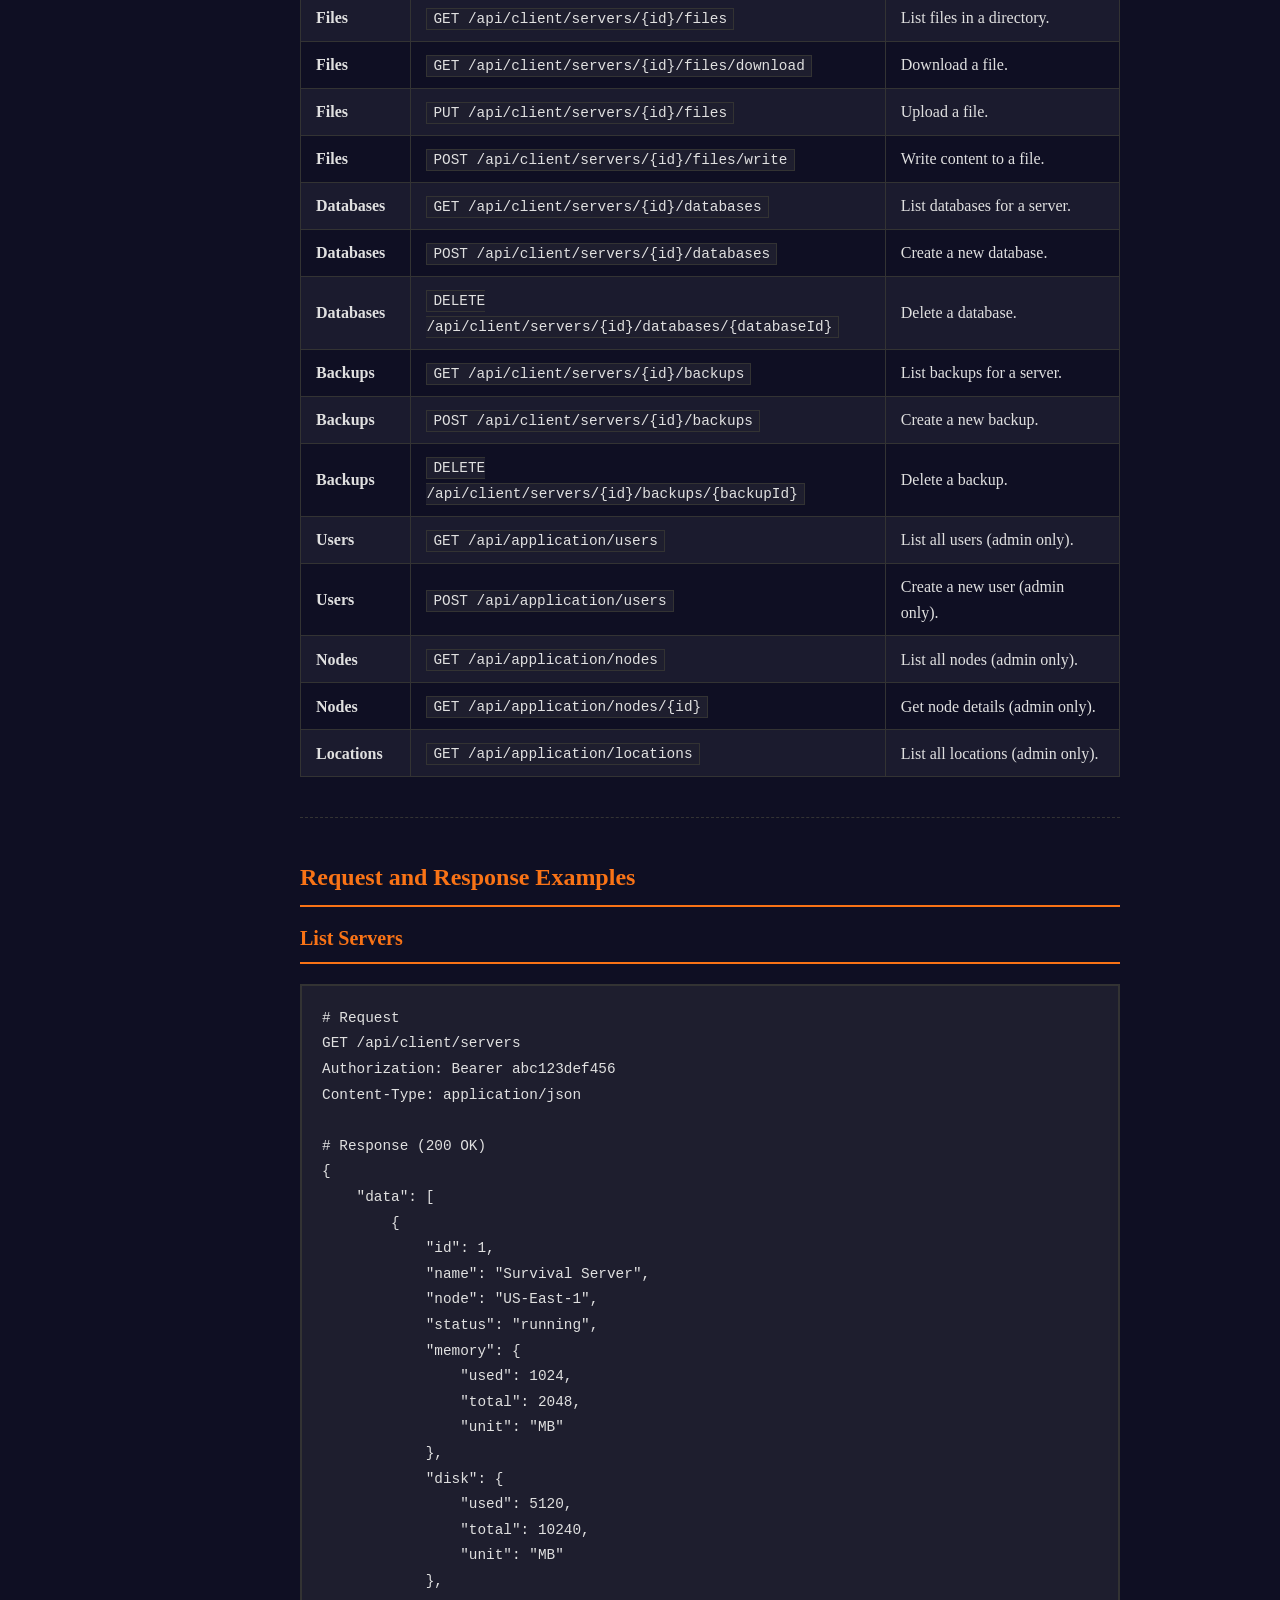
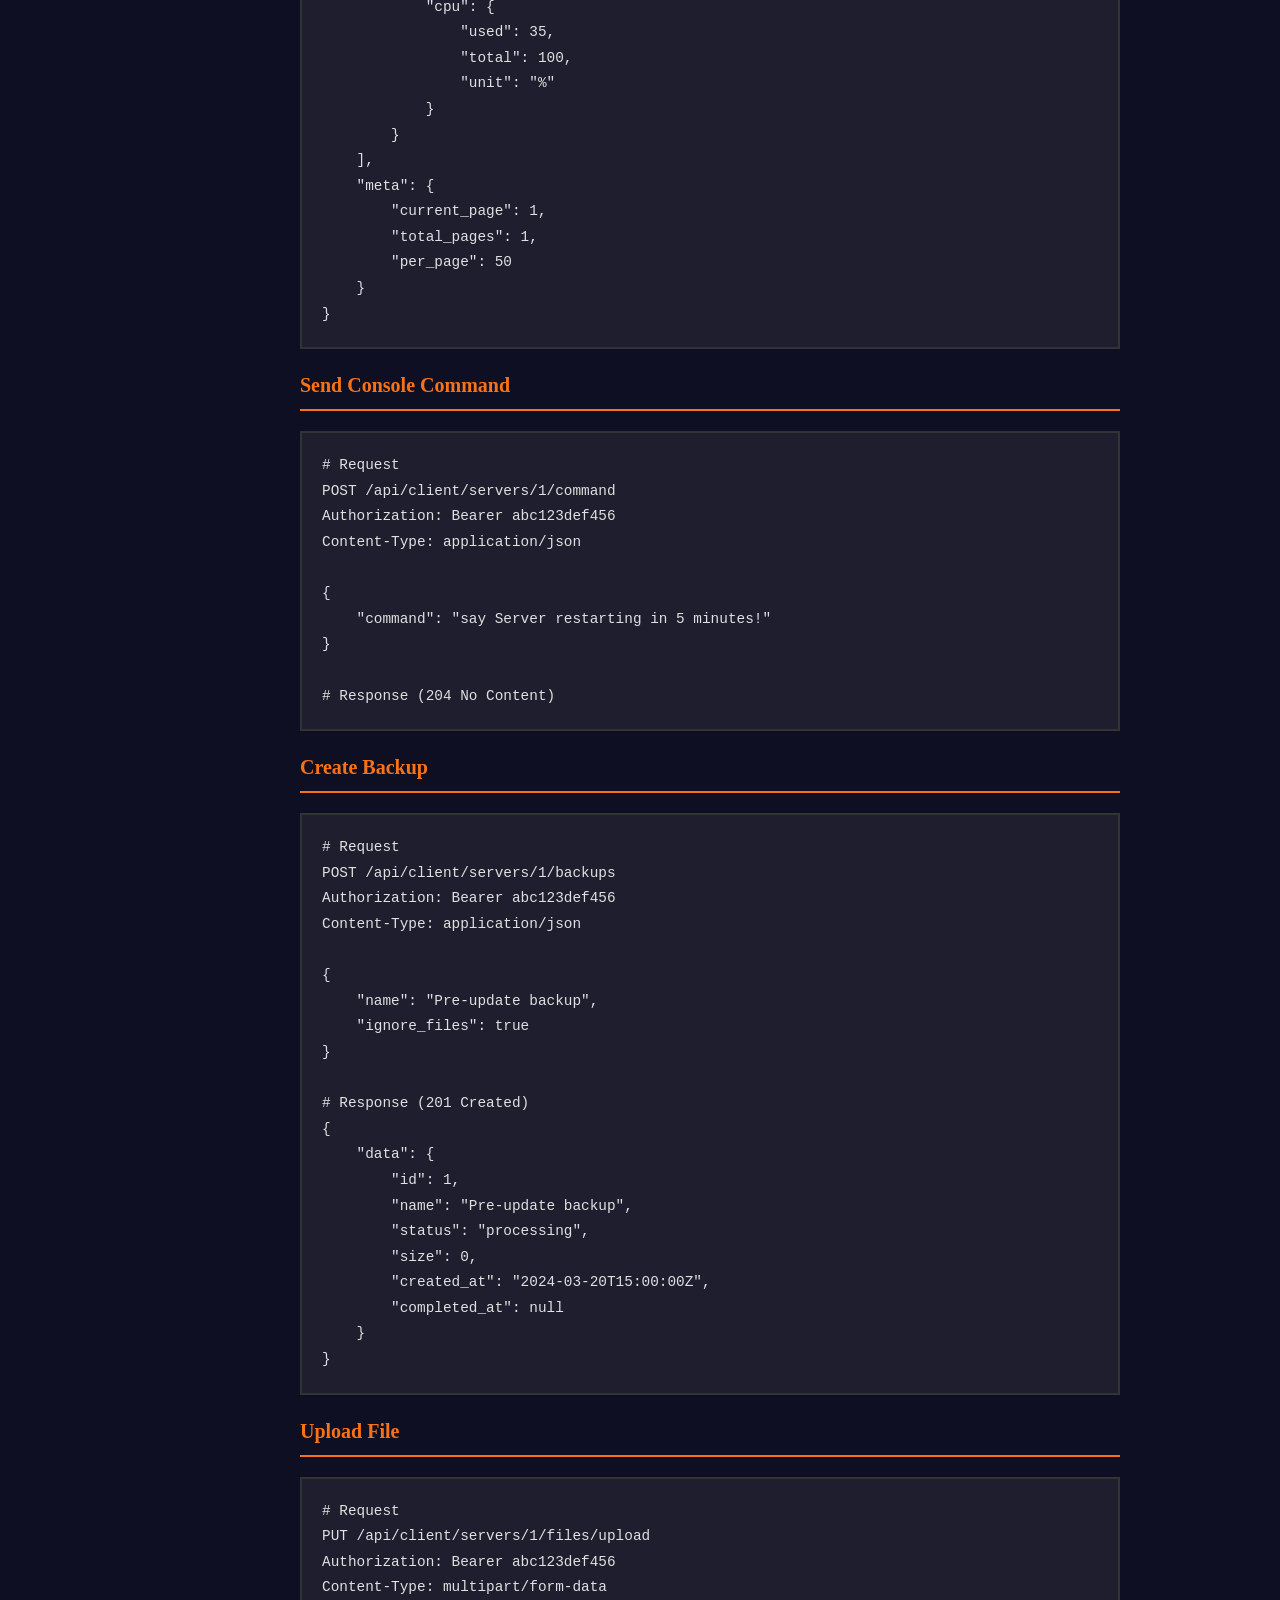
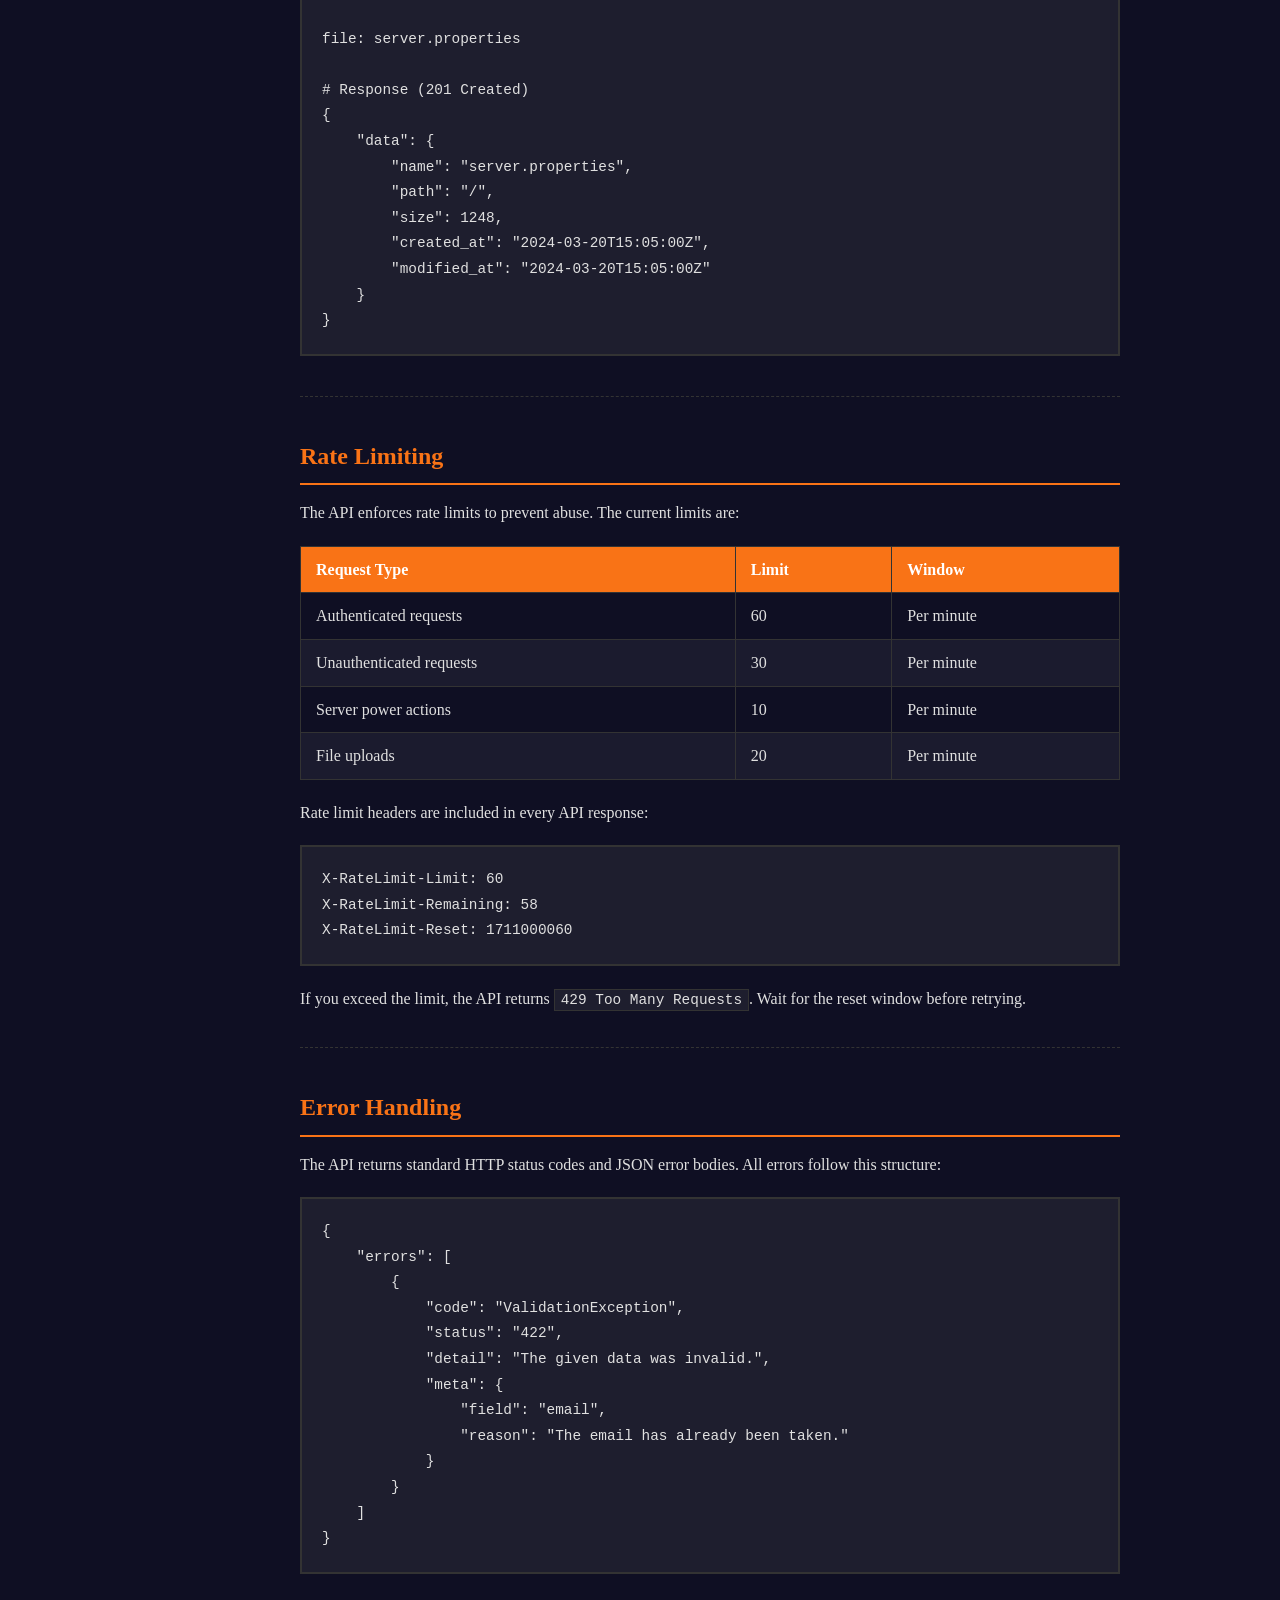
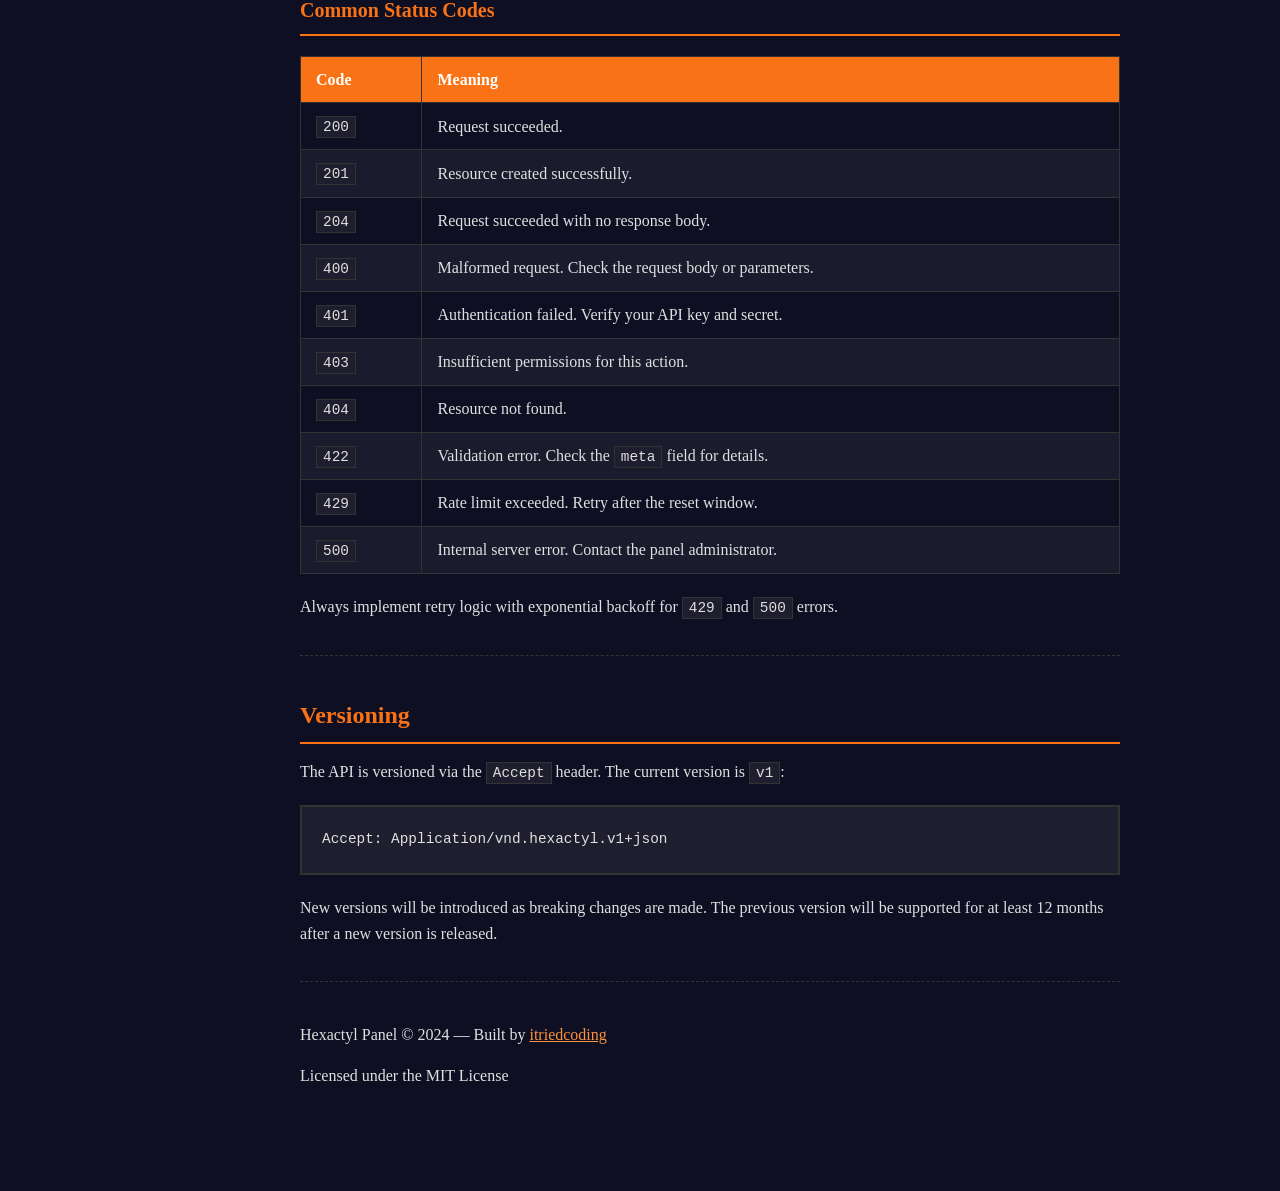
==== commit 8f8e03ee: "Rewrite documentation site - professional quality - Complete rewrite of all 8 documentation pages - " ====
--- a/docs/api.html
+++ b/docs/api.html
@@ -3,707 +3,270 @@
 <head>
     <meta charset="UTF-8">
     <meta name="viewport" content="width=device-width, initial-scale=1.0">
-    <title>API Documentation - Hexactyl Documentation</title>
-    <style>
-        * {
-            margin: 0;
-            padding: 0;
-            box-sizing: border-box;
-        }
-        
-        body {
-            font-family: Georgia, 'Times New Roman', serif;
-            background-color: #1a1a2e;
-            color: #e0e0e0;
-            line-height: 1.6;
-        }
-        
-        .container {
-            display: flex;
-            min-height: 100vh;
-        }
-        
-        .sidebar {
-            width: 280px;
-            background-color: #16213e;
-            padding: 20px;
-            border-right: 2px solid #f97316;
-            position: fixed;
-            height: 100vh;
-            overflow-y: auto;
-        }
-        
-        .sidebar h2 {
-            color: #f97316;
-            font-size: 1.5em;
-            margin-bottom: 20px;
-            padding-bottom: 10px;
-            border-bottom: 1px solid #f97316;
-        }
-        
-        .sidebar ul {
-            list-style: none;
-        }
-        
-        .sidebar ul li {
-            margin-bottom: 10px;
-        }
-        
-        .sidebar ul li a {
-            color: #b0b0b0;
-            text-decoration: none;
-            display: block;
-            padding: 8px 12px;
-            transition: all 0.3s ease;
-            border-radius: 4px;
-        }
-        
-        .sidebar ul li a:hover,
-        .sidebar ul li a.active {
-            background-color: #f97316;
-            color: #ffffff;
-        }
-        
-        .sidebar .section-title {
-            color: #f97316;
-            font-size: 1.1em;
-            margin-top: 20px;
-            margin-bottom: 10px;
-            font-weight: bold;
-        }
-        
-        .main-content {
-            margin-left: 280px;
-            padding: 40px;
-            flex: 1;
-        }
-        
-        .header {
-            margin-bottom: 40px;
-            padding-bottom: 30px;
-            border-bottom: 2px solid #f97316;
-        }
-        
-        .header h1 {
-            color: #f97316;
-            font-size: 2.5em;
-            margin-bottom: 10px;
-        }
-        
-        .header p {
-            color: #b0b0b0;
-            font-size: 1.2em;
-        }
-        
-        .section {
-            margin-bottom: 40px;
-            padding: 30px;
-            background-color: #16213e;
-            border-radius: 8px;
-            border-left: 4px solid #f97316;
-        }
-        
-        .section h2 {
-            color: #f97316;
-            font-size: 1.8em;
-            margin-bottom: 20px;
-        }
-        
-        .section h3 {
-            color: #f97316;
-            font-size: 1.3em;
-            margin-bottom: 15px;
-            margin-top: 20px;
-        }
-        
-        .section p {
-            margin-bottom: 15px;
-            line-height: 1.8;
-        }
-        
-        .section ul, .section ol {
-            margin-bottom: 15px;
-            margin-left: 20px;
-        }
-        
-        .section li {
-            margin-bottom: 8px;
-            line-height: 1.6;
-        }
-        
-        code {
-            font-family: 'Courier New', Courier, monospace;
-            background-color: #0f3460;
-            padding: 2px 6px;
-            border-radius: 4px;
-            color: #f97316;
-        }
-        
-        .code-block {
-            background-color: #0f3460;
-            padding: 20px;
-            border-radius: 8px;
-            font-family: 'Courier New', Courier, monospace;
-            overflow-x: auto;
-            margin: 15px 0;
-            border-left: 4px solid #f97316;
-        }
-        
-        .warning {
-            background-color: #ff6b35;
-            color: #ffffff;
-            padding: 15px;
-            border-radius: 8px;
-            margin: 15px 0;
-        }
-        
-        .warning strong {
-            display: block;
-            margin-bottom: 5px;
-        }
-        
-        .tip {
-            background-color: #0f3460;
-            color: #e0e0e0;
-            padding: 15px;
-            border-radius: 8px;
-            margin: 15px 0;
-            border-left: 4px solid #4ade80;
-        }
-        
-        .tip strong {
-            color: #4ade80;
-            display: block;
-            margin-bottom: 5px;
-        }
-        
-        .method {
-            display: inline-block;
-            padding: 4px 8px;
-            border-radius: 4px;
-            font-weight: bold;
-            font-size: 0.9em;
-            margin-right: 10px;
-        }
-        
-        .method-get { background-color: #22c55e; color: #ffffff; }
-        .method-post { background-color: #3b82f6; color: #ffffff; }
-        .method-put { background-color: #f59e0b; color: #ffffff; }
-        .method-delete { background-color: #ef4444; color: #ffffff; }
-        
-        .endpoint {
-            background-color: #1a1a2e;
-            padding: 15px;
-            border-radius: 8px;
-            margin: 10px 0;
-            border: 1px solid #374151;
-        }
-        
-        .endpoint-header {
-            margin-bottom: 10px;
-        }
-        
-        .endpoint-path {
-            font-family: 'Courier New', Courier, monospace;
-            color: #f97316;
-        }
-        
-        .footer {
-            margin-top: 40px;
-            padding-top: 20px;
-            border-top: 1px solid #f97316;
-            text-align: center;
-            color: #b0b0b0;
-        }
-        
-        .footer p {
-            font-size: 0.9em;
-        }
-        
-        .version {
-            color: #f97316;
-            font-weight: bold;
-        }
-    </style>
+    <title>API Reference - Hexactyl Documentation</title>
+    <link rel="stylesheet" href="styles.css">
+    <link rel="icon" href="assets/favicon.ico">
 </head>
 <body>
     <div class="container">
-        <nav class="sidebar">
-            <h2>Hexactyl</h2>
-            <div class="section-title">Navigation</div>
-            <ul>
-                <li><a href="index.html">Home</a></li>
-                <li><a href="getting-started.html">Getting Started</a></li>
-                <li><a href="installation.html">Installation</a></li>
-                <li><a href="configuration.html">Configuration</a></li>
-                <li><a href="themes.html">Themes</a></li>
-                <li><a href="server-templates.html">Server Templates</a></li>
-                <li><a href="api.html" class="active">API Documentation</a></li>
-                <li><a href="faq.html">FAQ</a></li>
-            </ul>
-            
-            <div class="section-title">Resources</div>
-            <ul>
-                <li><a href="https://github.com/hexactyl" target="_blank">GitHub</a></li>
-                <li><a href="https://discord.gg/hexactyl" target="_blank">Discord</a></li>
-            </ul>
-        </nav>
-        
+        <aside class="sidebar" id="sidebar">
+            <div class="sidebar-header">
+                <img src="assets/hexactyl-logo.svg" alt="Hexactyl" class="logo">
+                <h1>Hexactyl</h1>
+                <p class="version">v1.0.0</p>
+            </div>
+            <nav>
+                <ul>
+                    <li class="nav-section">Getting Started</li>
+                    <li><a href="index.html">Introduction</a></li>
+                    <li><a href="installation.html">Installation</a></li>
+                    <li><a href="getting-started.html">Getting Started</a></li>
+                    <li class="nav-section">Configuration</li>
+                    <li><a href="configuration.html">Configuration</a></li>
+                    <li><a href="themes.html">Themes</a></li>
+                    <li class="nav-section">Features</li>
+                    <li><a href="server-templates.html">Server Templates</a></li>
+                    <li><a href="api.html" class="active">API Reference</a></li>
+                    <li class="nav-section">Support</li>
+                    <li><a href="faq.html">FAQ</a></li>
+                    <li><a href="https://github.com/Hexactyl-Projects/hexactyl" target="_blank">GitHub</a></li>
+                </ul>
+            </nav>
+        </aside>
+
         <main class="main-content">
-            <header class="header">
-                <h1>API Documentation</h1>
-                <p>Integrate with Hexactyl using our comprehensive REST API</p>
-            </header>
-            
-            <section class="section">
-                <h2>Overview</h2>
-                <p>The Hexactyl API allows you to interact with your panel programmatically. Use it to automate server management, integrate with external tools, or build custom applications.</p>
-                
-                <h3>Base URL</h3>
-                <p>All API endpoints are relative to your panel URL:</p>
-                <div class="code-block">
-https://your-panel-url.com/api
-                </div>
-                
-                <h3>API Versions</h3>
-                <ul>
-                    <li><strong>Client API:</strong> <code>/api/client</code> - User-facing endpoints</li>
-                    <li><strong>Application API:</strong> <code>/api/application</code> - Admin-level endpoints</li>
-                    <li><strong>Remote API:</strong> <code>/api/remote</code> - Daemon communication</li>
-                </ul>
-                
-                <h3>Response Format</h3>
-                <p>All responses are returned in JSON format:</p>
-                <div class="code-block">
-{<br>
-&nbsp;&nbsp;"data": {<br>
-&nbsp;&nbsp;&nbsp;&nbsp;// Response data here<br>
-&nbsp;&nbsp;},<br>
-&nbsp;&nbsp;"meta": {<br>
-&nbsp;&nbsp;&nbsp;&nbsp;"pagination": {<br>
-&nbsp;&nbsp;&nbsp;&nbsp;&nbsp;&nbsp;"total": 100,<br>
-&nbsp;&nbsp;&nbsp;&nbsp;&nbsp;&nbsp;"per_page": 50,<br>
-&nbsp;&nbsp;&nbsp;&nbsp;&nbsp;&nbsp;"current_page": 1<br>
-&nbsp;&nbsp;&nbsp;&nbsp;}<br>
-&nbsp;&nbsp;}<br>
-}
-                </div>
-            </section>
-            
-            <section class="section">
+            <h1>API Reference</h1>
+            <p>Hexactyl provides a full REST API for building custom integrations, bots, and automation workflows. All endpoints require authentication using API key pairs generated through the panel.</p>
+
+            <section>
                 <h2>Authentication</h2>
-                <p>Authenticate your API requests using API keys:</p>
-                
+                <p>Hexactyl uses API key pairs for authentication. Each key consists of a public key and a secret key. The public key identifies the key; the secret key is used to sign requests.</p>
                 <h3>Generating API Keys</h3>
                 <ol>
-                    <li>Log in to your Hexactyl panel</li>
-                    <li>Go to <strong>Account Settings → API Keys</strong></li>
-                    <li>Click <strong>Create New Key</strong></li>
-                    <li>Give your key a descriptive name</li>
-                    <li>Set an expiration date (optional but recommended)</li>
-                    <li>Select the permissions (scopes) for this key</li>
-                    <li>Click <strong>Create</strong> and copy your key</li>
+                    <li>Log in to the panel and go to <strong>Account Settings &rarr; API Credentials</strong>.</li>
+                    <li>Click <strong>Create New</strong> and enter a label for the key.</li>
+                    <li>Copy both the <strong>API Key</strong> and <strong>API Secret</strong>. The secret is only shown once.</li>
                 </ol>
-                
-                <div class="warning">
-                    <strong>⚠️ Security Warning:</strong>
-                    API keys are only shown once. Copy it immediately and store it securely. Never commit API keys to version control.
-                </div>
-                
-                <h3>Using API Keys</h3>
-                <p>Include your API key in the <code>Authorization</code> header:</p>
-                <div class="code-block">
-curl -H "Authorization: Bearer YOUR_API_KEY" \<br>
-&nbsp;&nbsp;https://your-panel-url.com/api/client/servers
-                </div>
-                
-                <h3>API Key Scopes</h3>
-                <p>Available permission scopes:</p>
-                <ul>
-                    <li><code>client</code> - Access client API endpoints</li>
-                    <li><code>application</code> - Access application API endpoints</li>
-                    <li><code>remote</code> - Access remote API endpoints</li>
-                    <li><code>servers.*</code> - Full server management access</li>
-                    <li><code>users.*</code> - Full user management access</li>
-                </ul>
-                
-                <h3>Example Request</h3>
-                <div class="code-block">
-# List all servers<br>
-curl -H "Authorization: Bearer abc123..." \<br>
-&nbsp;&nbsp;https://panel.example.com/api/client/servers<br><br>
-# Response<br>
-{<br>
-&nbsp;&nbsp;"data": [<br>
-&nbsp;&nbsp;&nbsp;&nbsp;{<br>
-&nbsp;&nbsp;&nbsp;&nbsp;&nbsp;&nbsp;"id": 1,<br>
-&nbsp;&nbsp;&nbsp;&nbsp;&nbsp;&nbsp;"name": "My Minecraft Server",<br>
-&nbsp;&nbsp;&nbsp;&nbsp;&nbsp;&nbsp;"status": "running"<br>
-&nbsp;&nbsp;&nbsp;&nbsp;}<br>
-&nbsp;&nbsp;]<br>
+                <h3>Making Authenticated Requests</h3>
+                <p>All API requests must include the following headers:</p>
+                <pre><code>Authorization: Bearer YOUR_API_KEY
+Content-Type: application/json
+Accept: Application/vnd.hexactyl.v1+json</code></pre>
+                <p>The API base URL is:</p>
+                <pre><code>https://yourpanel.example.com/api/client</code></pre>
+                <p>For application-level (admin) endpoints, use the <code>/api/application</code> prefix and include the key in the <code>X-Auth-Key</code> header.</p>
+            </section>
+
+            <section>
+                <h2>API Endpoints</h2>
+                <p>Below is a summary of available endpoint groups. Each group provides CRUD operations for its resource.</p>
+                <table>
+                    <thead>
+                        <tr>
+                            <th>Group</th>
+                            <th>Endpoints</th>
+                            <th>Description</th>
+                        </tr>
+                    </thead>
+                    <tbody>
+                        <tr><td><strong>User Account</strong></td><td><code>GET /api/client/account</code></td><td>Retrieve the authenticated user&rsquo;s account information.</td></tr>
+                        <tr><td><strong>User Account</strong></td><td><code>PATCH /api/client/account</code></td><td>Update account details (name, email, password).</td></tr>
+                        <tr><td><strong>Servers</strong></td><td><code>GET /api/client/servers</code></td><td>List all servers accessible by the authenticated user.</td></tr>
+                        <tr><td><strong>Servers</strong></td><td><code>GET /api/client/servers/{id}</code></td><td>Get details of a specific server.</td></tr>
+                        <tr><td><strong>Servers</strong></td><td><code>GET /api/client/servers/{id}/resources</code></td><td>Get current resource usage for a server.</td></tr>
+                        <tr><td><strong>Servers</strong></td><td><code>POST /api/client/servers/{id}/power</code></td><td>Start, stop, or restart a server.</td></tr>
+                        <tr><td><strong>Servers</strong></td><td><code>POST /api/client/servers/{id}/command</code></td><td>Send a command to the server console.</td></tr>
+                        <tr><td><strong>Files</strong></td><td><code>GET /api/client/servers/{id}/files</code></td><td>List files in a directory.</td></tr>
+                        <tr><td><strong>Files</strong></td><td><code>GET /api/client/servers/{id}/files/download</code></td><td>Download a file.</td></tr>
+                        <tr><td><strong>Files</strong></td><td><code>PUT /api/client/servers/{id}/files</code></td><td>Upload a file.</td></tr>
+                        <tr><td><strong>Files</strong></td><td><code>POST /api/client/servers/{id}/files/write</code></td><td>Write content to a file.</td></tr>
+                        <tr><td><strong>Databases</strong></td><td><code>GET /api/client/servers/{id}/databases</code></td><td>List databases for a server.</td></tr>
+                        <tr><td><strong>Databases</strong></td><td><code>POST /api/client/servers/{id}/databases</code></td><td>Create a new database.</td></tr>
+                        <tr><td><strong>Databases</strong></td><td><code>DELETE /api/client/servers/{id}/databases/{databaseId}</code></td><td>Delete a database.</td></tr>
+                        <tr><td><strong>Backups</strong></td><td><code>GET /api/client/servers/{id}/backups</code></td><td>List backups for a server.</td></tr>
+                        <tr><td><strong>Backups</strong></td><td><code>POST /api/client/servers/{id}/backups</code></td><td>Create a new backup.</td></tr>
+                        <tr><td><strong>Backups</strong></td><td><code>DELETE /api/client/servers/{id}/backups/{backupId}</code></td><td>Delete a backup.</td></tr>
+                        <tr><td><strong>Users</strong></td><td><code>GET /api/application/users</code></td><td>List all users (admin only).</td></tr>
+                        <tr><td><strong>Users</strong></td><td><code>POST /api/application/users</code></td><td>Create a new user (admin only).</td></tr>
+                        <tr><td><strong>Nodes</strong></td><td><code>GET /api/application/nodes</code></td><td>List all nodes (admin only).</td></tr>
+                        <tr><td><strong>Nodes</strong></td><td><code>GET /api/application/nodes/{id}</code></td><td>Get node details (admin only).</td></tr>
+                        <tr><td><strong>Locations</strong></td><td><code>GET /api/application/locations</code></td><td>List all locations (admin only).</td></tr>
+                    </tbody>
+                </table>
+            </section>
+
+            <section>
+                <h2>Request and Response Examples</h2>
+                <h3>List Servers</h3>
+                <pre><code># Request
+GET /api/client/servers
+Authorization: Bearer abc123def456
+Content-Type: application/json
+
+# Response (200 OK)
+{
+    "data": [
+        {
+            "id": 1,
+            "name": "Survival Server",
+            "node": "US-East-1",
+            "status": "running",
+            "memory": {
+                "used": 1024,
+                "total": 2048,
+                "unit": "MB"
+            },
+            "disk": {
+                "used": 5120,
+                "total": 10240,
+                "unit": "MB"
+            },
+            "cpu": {
+                "used": 35,
+                "total": 100,
+                "unit": "%"
+            }
+        }
+    ],
+    "meta": {
+        "current_page": 1,
+        "total_pages": 1,
+        "per_page": 50
+    }
+}</code></pre>
+
+                <h3>Send Console Command</h3>
+                <pre><code># Request
+POST /api/client/servers/1/command
+Authorization: Bearer abc123def456
+Content-Type: application/json
+
+{
+    "command": "say Server restarting in 5 minutes!"
 }
-                </div>
-            </section>
-            
-            <section class="section">
-                <h2>Client API Endpoints</h2>
-                <p>Endpoints for regular users to manage their servers:</p>
-                
-                <h3>Servers</h3>
-                
-                <div class="endpoint">
-                    <div class="endpoint-header">
-                        <span class="method method-get">GET</span>
-                        <span class="endpoint-path">/api/client/servers</span>
-                    </div>
-                    <p>List all servers the authenticated user has access to.</p>
-                </div>
-                
-                <div class="endpoint">
-                    <div class="endpoint-header">
-                        <span class="method method-get">GET</span>
-                        <span class="endpoint-path">/api/client/servers/{id}</span>
-                    </div>
-                    <p>Get details about a specific server.</p>
-                </div>
-                
-                <div class="endpoint">
-                    <div class="endpoint-header">
-                        <span class="method method-post">POST</span>
-                        <span class="endpoint-path">/api/client/servers/{id}/command</span>
-                    </div>
-                    <p>Send a command to a server console.</p>
-                </div>
-                
-                <div class="endpoint">
-                    <div class="endpoint-header">
-                        <span class="method method-post">POST</span>
-                        <span class="endpoint-path">/api/client/servers/{id}/power</span>
-                    </div>
-                    <p>Control server power state (start, stop, restart, kill).</p>
-                </div>
-                
-                <h3>Files</h3>
-                
-                <div class="endpoint">
-                    <div class="endpoint-header">
-                        <span class="method method-get">GET</span>
-                        <span class="endpoint-path">/api/client/servers/{id}/files</span>
-                    </div>
-                    <p>List files in a server's directory.</p>
-                </div>
-                
-                <div class="endpoint">
-                    <div class="endpoint-header">
-                        <span class="method method-get">GET</span>
-                        <span class="endpoint-path">/api/client/servers/{id}/files/contents</span>
-                    </div>
-                    <p>Read the contents of a file.</p>
-                </div>
-                
-                <div class="endpoint">
-                    <div class="endpoint-header">
-                        <span class="method method-post">POST</span>
-                        <span class="endpoint-path">/api/client/servers/{id}/files/upload</span>
-                    </div>
-                    <p>Upload files to a server (multipart/form-data).</p>
-                </div>
-                
-                <div class="endpoint">
-                    <div class="endpoint-header">
-                        <span class="method method-put">PUT</span>
-                        <span class="endpoint-path">/api/client/servers/{id}/files/write</span>
-                    </div>
-                    <p>Write content to a file.</p>
-                </div>
-                
-                <div class="endpoint">
-                    <div class="endpoint-header">
-                        <span class="method method-delete">DELETE</span>
-                        <span class="endpoint-path">/api/client/servers/{id}/files/delete</span>
-                    </div>
-                    <p>Delete files or directories.</p>
-                </div>
-                
-                <h3>Databases</h3>
-                
-                <div class="endpoint">
-                    <div class="endpoint-header">
-                        <span class="method method-get">GET</span>
-                        <span class="endpoint-path">/api/client/servers/{id}/databases</span>
-                    </div>
-                    <p>List all databases for a server.</p>
-                </div>
-                
-                <div class="endpoint">
-                    <div class="endpoint-header">
-                        <span class="method method-post">POST</span>
-                        <span class="endpoint-path">/api/client/servers/{id}/databases</span>
-                    </div>
-                    <p>Create a new database for a server.</p>
-                </div>
-                
-                <div class="endpoint">
-                    <div class="endpoint-header">
-                        <span class="method method-delete">DELETE</span>
-                        <span class="endpoint-path">/api/client/servers/{id}/databases/{databaseId}</span>
-                    </div>
-                    <p>Delete a database.</p>
-                </div>
-            </section>
-            
-            <section class="section">
-                <h2>Application API Endpoints</h2>
-                <p>Admin-level endpoints for panel management:</p>
-                
-                <h3>Users</h3>
-                
-                <div class="endpoint">
-                    <div class="endpoint-header">
-                        <span class="method method-get">GET</span>
-                        <span class="endpoint-path">/api/application/users</span>
-                    </div>
-                    <p>List all users on the panel.</p>
-                </div>
-                
-                <div class="endpoint">
-                    <div class="endpoint-header">
-                        <span class="method method-post">POST</span>
-                        <span class="endpoint-path">/api/application/users</span>
-                    </div>
-                    <p>Create a new user.</p>
-                </div>
-                
-                <div class="endpoint">
-                    <div class="endpoint-header">
-                        <span class="method method-put">PUT</span>
-                        <span class="endpoint-path">/api/application/users/{id}</span>
-                    </div>
-                    <p>Update user details.</p>
-                </div>
-                
-                <div class="endpoint">
-                    <div class="endpoint-header">
-                        <span class="method method-delete">DELETE</span>
-                        <span class="endpoint-path">/api/application/users/{id}</span>
-                    </div>
-                    <p>Delete a user.</p>
-                </div>
-                
-                <h3>Nodes</h3>
-                
-                <div class="endpoint">
-                    <div class="endpoint-header">
-                        <span class="method method-get">GET</span>
-                        <span class="endpoint-path">/api/application/nodes</span>
-                    </div>
-                    <p>List all nodes in the panel.</p>
-                </div>
-                
-                <div class="endpoint">
-                    <div class="endpoint-header">
-                        <span class="method method-post">POST</span>
-                        <span class="endpoint-path">/api/application/nodes</span>
-                    </div>
-                    <p>Create a new node.</p>
-                </div>
-                
-                <div class="endpoint">
-                    <div class="endpoint-header">
-                        <span class="method method-get">GET</span>
-                        <span class="endpoint-path">/api/application/nodes/{id}</span>
-                    </div>
-                    <p>Get node details including system statistics.</p>
-                </div>
-                
-                <h3>Servers</h3>
-                
-                <div class="endpoint">
-                    <div class="endpoint-header">
-                        <span class="method method-get">GET</span>
-                        <span class="endpoint-path">/api/application/servers</span>
-                    </div>
-                    <p>List all servers on the panel.</p>
-                </div>
-                
-                <div class="endpoint">
-                    <div class="endpoint-header">
-                        <span class="method method-post">POST</span>
-                        <span class="endpoint-path">/api/application/servers</span>
-                    </div>
-                    <p>Create a new server.</p>
-                </div>
-                
-                <div class="endpoint">
-                    <div class="endpoint-header">
-                        <span class="method method-put">PUT</span>
-                        <span class="endpoint-path">/api/application/servers/{id}</span>
-                    </div>
-                    <p>Update server details.</p>
-                </div>
-                
-                <div class="endpoint">
-                    <div class="endpoint-header">
-                        <span class="method method-delete">DELETE</span>
-                        <span class="endpoint-path">/api/application/servers/{id}</span>
-                    </div>
-                    <p>Terminate and delete a server.</p>
-                </div>
-                
-                <h3>Templates</h3>
-                
-                <div class="endpoint">
-                    <div class="endpoint-header">
-                        <span class="method method-get">GET</span>
-                        <span class="endpoint-path">/api/application/templates</span>
-                    </div>
-                    <p>List all server templates.</p>
-                </div>
-                
-                <div class="endpoint">
-                    <div class="endpoint-header">
-                        <span class="method method-post">POST</span>
-                        <span class="endpoint-path">/api/application/templates</span>
-                    </div>
-                    <p>Create a new server template.</p>
-                </div>
-                
-                <div class="endpoint">
-                    <div class="endpoint-header">
-                        <span class="method method-delete">DELETE</span>
-                        <span class="endpoint-path">/api/application/templates/{id}</span>
-                    </div>
-                    <p>Delete a server template.</p>
-                </div>
-            </section>
-            
-            <section class="section">
+
+# Response (204 No Content)</code></pre>
+
+                <h3>Create Backup</h3>
+                <pre><code># Request
+POST /api/client/servers/1/backups
+Authorization: Bearer abc123def456
+Content-Type: application/json
+
+{
+    "name": "Pre-update backup",
+    "ignore_files": true
+}
+
+# Response (201 Created)
+{
+    "data": {
+        "id": 1,
+        "name": "Pre-update backup",
+        "status": "processing",
+        "size": 0,
+        "created_at": "2024-03-20T15:00:00Z",
+        "completed_at": null
+    }
+}</code></pre>
+
+                <h3>Upload File</h3>
+                <pre><code># Request
+PUT /api/client/servers/1/files/upload
+Authorization: Bearer abc123def456
+Content-Type: multipart/form-data
+
+file: server.properties
+
+# Response (201 Created)
+{
+    "data": {
+        "name": "server.properties",
+        "path": "/",
+        "size": 1248,
+        "created_at": "2024-03-20T15:05:00Z",
+        "modified_at": "2024-03-20T15:05:00Z"
+    }
+}</code></pre>
+            </section>
+
+            <section>
                 <h2>Rate Limiting</h2>
-                <p>The API implements rate limiting to prevent abuse and ensure fair usage:</p>
-                
-                <h3>Rate Limit Headers</h3>
-                <p>Every API response includes rate limit information:</p>
-                <div class="code-block">
-X-RateLimit-Limit: 60<br>
-X-RateLimit-Remaining: 59<br>
-X-RateLimit-Reset: 1640995200
-                </div>
-                
-                <h3>Limits by Endpoint</h3>
-                <ul>
-                    <li><strong>Client API:</strong> 60 requests per minute</li>
-                    <li><strong>Application API:</strong> 30 requests per minute</li>
-                    <li><strong>Authentication:</strong> 5 requests per minute</li>
-                </ul>
-                
-                <h3>Handling Rate Limits</h3>
-                <p>When you exceed the rate limit, you'll receive a 429 response:</p>
-                <div class="code-block">
-{<br>
-&nbsp;&nbsp;"error": "Too Many Requests",<br>
-&nbsp;&nbsp;"message": "Rate limit exceeded. Please wait before making more requests."<br>
-}
-                </div>
-                
-                <div class="tip">
-                    <strong>💡 Best Practices:</strong>
-                    Implement exponential backoff when retrying requests. Cache responses where possible to reduce API calls.
-                </div>
-                
-                <h3>Error Responses</h3>
-                <p>Common error codes and their meanings:</p>
-                <ul>
-                    <li><strong>400:</strong> Bad Request - Invalid parameters</li>
-                    <li><strong>401:</strong> Unauthorized - Invalid or missing API key</li>
-                    <li><strong>403:</strong> Forbidden - Insufficient permissions</li>
-                    <li><strong>404:</strong> Not Found - Resource doesn't exist</li>
-                    <li><strong>422:</strong> Unprocessable Entity - Validation error</li>
-                    <li><strong>429:</strong> Too Many Requests - Rate limit exceeded</li>
-                    <li><strong>500:</strong> Server Error - Internal server error</li>
-                </ul>
-                
-                <h3>Error Response Format</h3>
-                <div class="code-block">
-{<br>
-&nbsp;&nbsp;"error": "Validation Error",<br>
-&nbsp;&nbsp;"message": "The given data was invalid.",<br>
-&nbsp;&nbsp;"errors": {<br>
-&nbsp;&nbsp;&nbsp;&nbsp;"name": ["The name field is required."]<br>
-&nbsp;&nbsp;}<br>
-}
-                </div>
-            </section>
-            
-            <section class="section">
-                <h2>Code Examples</h2>
-                <p>Example API usage in various programming languages:</p>
-                
-                <h3>cURL</h3>
-                <div class="code-block">
-# List servers<br>
-curl -X GET \<br>
-&nbsp;&nbsp;https://panel.example.com/api/client/servers \<br>
-&nbsp;&nbsp;-H "Authorization: Bearer YOUR_API_KEY" \<br>
-&nbsp;&nbsp;-H "Content-Type: application/json"<br><br>
-# Send command to server<br>
-curl -X POST \<br>
-&nbsp;&nbsp;https://panel.example.com/api/client/servers/1/command \<br>
-&nbsp;&nbsp;-H "Authorization: Bearer YOUR_API_KEY" \<br>
-&nbsp;&nbsp;-H "Content-Type: application/json" \<br>
-&nbsp;&nbsp;-d '{"command": "list"}'
-                </div>
-                
-                <h3>Python</h3>
-                <div class="code-block">
-import requests<br><br>
-API_KEY = "your_api_key_here"<br>
-BASE_URL = "https://panel.example.com/api"<br><br>
-headers = {<br>
-&nbsp;&nbsp;"Authorization": f"Bearer {API_KEY}",<br>
-&nbsp;&nbsp;"Content-Type": "application/json"<br>
-}<br><br>
-# List servers<br>
-response = requests.get(f"{BASE_URL}/client/servers", headers=headers)<br>
-servers = response.json()["data"]<br><br>
-# Send command<br>
-response = requests.post(<br>
-&nbsp;&nbsp;f"{BASE_URL}/client/servers/1/command",<br>
-&nbsp;&nbsp;headers=headers,<br>
-&nbsp;&nbsp;json={"command": "list"}<br>
-)
-                </div>
-                
-                <h3>JavaScript (Node.js)</h3>
-                <div class="code-block">
-const axios = require('axios');<br><br>
-const API_KEY = 'your_api_key_here';<br>
-const BASE_URL = 'https://panel.example.com/api';<br><br>
-const client = axios.create({<br>
-&nbsp;&nbsp;baseURL: BASE_URL,<br>
-&nbsp;&nbsp;headers: {<br>
-&nbsp;&nbsp;&nbsp;&nbsp;'Authorization': `Bearer ${API_KEY}`,<br>
-&nbsp;&nbsp;&nbsp;&nbsp;'Content-Type': 'application/json'<br>
-&nbsp;&nbsp;}<br>
-});<br><br>
-// List servers<br>
-const servers = await client.get('/client/servers');<br><br>
-// Send command<br>
-await client.post('/client/servers/1/command', {<br>
-&nbsp;&nbsp;command: 'list'<br>
-});
-                </div>
-                
-                <div class="tip">
-                    <strong>💡 Need Help?</strong>
-                    Join our Discord community for API support and to share your integrations with other users.
-                </div>
-            </section>
-            
+                <p>The API enforces rate limits to prevent abuse. The current limits are:</p>
+                <table>
+                    <thead>
+                        <tr>
+                            <th>Request Type</th>
+                            <th>Limit</th>
+                            <th>Window</th>
+                        </tr>
+                    </thead>
+                    <tbody>
+                        <tr><td>Authenticated requests</td><td>60</td><td>Per minute</td></tr>
+                        <tr><td>Unauthenticated requests</td><td>30</td><td>Per minute</td></tr>
+                        <tr><td>Server power actions</td><td>10</td><td>Per minute</td></tr>
+                        <tr><td>File uploads</td><td>20</td><td>Per minute</td></tr>
+                    </tbody>
+                </table>
+                <p>Rate limit headers are included in every API response:</p>
+                <pre><code>X-RateLimit-Limit: 60
+X-RateLimit-Remaining: 58
+X-RateLimit-Reset: 1711000060</code></pre>
+                <p>If you exceed the limit, the API returns <code>429 Too Many Requests</code>. Wait for the reset window before retrying.</p>
+            </section>
+
+            <section>
+                <h2>Error Handling</h2>
+                <p>The API returns standard HTTP status codes and JSON error bodies. All errors follow this structure:</p>
+                <pre><code>{
+    "errors": [
+        {
+            "code": "ValidationException",
+            "status": "422",
+            "detail": "The given data was invalid.",
+            "meta": {
+                "field": "email",
+                "reason": "The email has already been taken."
+            }
+        }
+    ]
+}</code></pre>
+                <h3>Common Status Codes</h3>
+                <table>
+                    <thead>
+                        <tr>
+                            <th>Code</th>
+                            <th>Meaning</th>
+                        </tr>
+                    </thead>
+                    <tbody>
+                        <tr><td><code>200</code></td><td>Request succeeded.</td></tr>
+                        <tr><td><code>201</code></td><td>Resource created successfully.</td></tr>
+                        <tr><td><code>204</code></td><td>Request succeeded with no response body.</td></tr>
+                        <tr><td><code>400</code></td><td>Malformed request. Check the request body or parameters.</td></tr>
+                        <tr><td><code>401</code></td><td>Authentication failed. Verify your API key and secret.</td></tr>
+                        <tr><td><code>403</code></td><td>Insufficient permissions for this action.</td></tr>
+                        <tr><td><code>404</code></td><td>Resource not found.</td></tr>
+                        <tr><td><code>422</code></td><td>Validation error. Check the <code>meta</code> field for details.</td></tr>
+                        <tr><td><code>429</code></td><td>Rate limit exceeded. Retry after the reset window.</td></tr>
+                        <tr><td><code>500</code></td><td>Internal server error. Contact the panel administrator.</td></tr>
+                    </tbody>
+                </table>
+                <p>Always implement retry logic with exponential backoff for <code>429</code> and <code>500</code> errors.</p>
+            </section>
+
+            <section>
+                <h2>Versioning</h2>
+                <p>The API is versioned via the <code>Accept</code> header. The current version is <code>v1</code>:</p>
+                <pre><code>Accept: Application/vnd.hexactyl.v1+json</code></pre>
+                <p>New versions will be introduced as breaking changes are made. The previous version will be supported for at least 12 months after a new version is released.</p>
+            </section>
+
             <footer class="footer">
-                <p>Hexactyl Panel Documentation | Version <span class="version">1.0.0</span></p>
-                <p>© 2026 Hexactyl. All rights reserved.</p>
+                <p>Hexactyl Panel &copy; 2024 &mdash; Built by <a href="https://github.com/itriedcoding" target="_blank">itriedcoding</a></p>
+                <p>Licensed under the MIT License</p>
             </footer>
         </main>
     </div>
 </body>
-</html>+</html>
--- a/docs/styles.css
+++ b/docs/styles.css
@@ -0,0 +1,317 @@
+/* Hexactyl Documentation Stylesheet */
+/* Old-school, no-nonsense styling */
+
+/* ============================
+   CSS Variables
+   ============================ */
+:root {
+  --primary: #f97316;
+  --secondary: #fb923c;
+  --dark-bg: #0f0f23;
+  --sidebar-bg: #1a1a2e;
+  --text-light: #e0e0e0;
+  --text-muted: #a0a0a0;
+  --border-color: #333;
+  --code-bg: #1e1e2e;
+}
+
+/* ============================
+   Reset & Base
+   ============================ */
+* {
+  margin: 0;
+  padding: 0;
+  box-sizing: border-box;
+}
+
+html {
+  font-size: 16px;
+  scroll-behavior: smooth;
+}
+
+body {
+  font-family: Georgia, 'Times New Roman', serif;
+  background-color: var(--dark-bg);
+  color: var(--text-light);
+  line-height: 1.6;
+}
+
+/* ============================
+   Layout
+   ============================ */
+.container {
+  display: flex;
+  min-height: 100vh;
+}
+
+.sidebar {
+  width: 260px;
+  background-color: var(--sidebar-bg);
+  border-right: 2px solid var(--border-color);
+  padding: 20px 0;
+  position: fixed;
+  height: 100vh;
+  overflow-y: auto;
+}
+
+.sidebar-header {
+  padding: 0 20px 20px;
+  border-bottom: 1px solid var(--border-color);
+}
+
+.sidebar-header img {
+  width: 80px;
+  height: auto;
+}
+
+.sidebar-header h1 {
+  font-size: 1.2rem;
+  color: var(--primary);
+  margin-top: 10px;
+}
+
+.sidebar nav {
+  padding: 20px 0;
+}
+
+.sidebar nav ul {
+  list-style: none;
+}
+
+.sidebar nav ul li {
+  border-bottom: 1px solid var(--border-color);
+}
+
+.sidebar nav ul li a {
+  display: block;
+  padding: 12px 20px;
+  color: var(--text-light);
+  text-decoration: none;
+  transition: background-color 0.2s;
+}
+
+.sidebar nav ul li a:hover,
+.sidebar nav ul li a.active {
+  background-color: var(--primary);
+  color: #fff;
+}
+
+.main-content {
+  margin-left: 260px;
+  flex: 1;
+  padding: 40px;
+  max-width: 900px;
+}
+
+/* ============================
+   Typography
+   ============================ */
+h1, h2, h3, h4, h5, h6 {
+  font-family: Georgia, serif;
+  color: var(--primary);
+  margin-bottom: 15px;
+  border-bottom: 2px solid var(--primary);
+  padding-bottom: 8px;
+}
+
+h1 {
+  font-size: 2rem;
+}
+
+h2 {
+  font-size: 1.5rem;
+}
+
+h3 {
+  font-size: 1.25rem;
+}
+
+p {
+  margin-bottom: 15px;
+}
+
+a {
+  color: var(--secondary);
+  text-decoration: underline;
+}
+
+a:hover {
+  color: var(--primary);
+}
+
+/* ============================
+   Code Blocks
+   ============================ */
+code {
+  font-family: 'Courier New', Courier, monospace;
+  background-color: var(--code-bg);
+  padding: 2px 6px;
+  border: 1px solid var(--border-color);
+  font-size: 0.9rem;
+}
+
+pre {
+  background-color: var(--code-bg);
+  border: 2px solid var(--border-color);
+  padding: 20px;
+  margin: 20px 0;
+  overflow-x: auto;
+}
+
+pre code {
+  background: none;
+  border: none;
+  padding: 0;
+}
+
+/* ============================
+   Tables
+   ============================ */
+table {
+  width: 100%;
+  border-collapse: collapse;
+  margin: 20px 0;
+}
+
+th, td {
+  border: 1px solid var(--border-color);
+  padding: 10px 15px;
+  text-align: left;
+}
+
+th {
+  background-color: var(--primary);
+  color: #fff;
+  font-weight: bold;
+}
+
+tr:nth-child(even) {
+  background-color: rgba(255, 255, 255, 0.05);
+}
+
+/* ============================
+   Sections
+   ============================ */
+section {
+  margin-bottom: 40px;
+  padding-bottom: 20px;
+  border-bottom: 1px dashed var(--border-color);
+}
+
+section:last-child {
+  border-bottom: none;
+}
+
+/* ============================
+   Lists
+   ============================ */
+ul, ol {
+  margin: 15px 0;
+  padding-left: 30px;
+}
+
+li {
+  margin-bottom: 8px;
+}
+
+/* ============================
+   Blockquotes
+   ============================ */
+blockquote {
+  border-left: 4px solid var(--primary);
+  padding: 10px 20px;
+  margin: 20px 0;
+  background-color: rgba(249, 115, 22, 0.1);
+  font-style: italic;
+}
+
+/* ============================
+   Buttons
+   ============================ */
+button, .btn {
+  font-family: Georgia, serif;
+  background-color: var(--primary);
+  color: #fff;
+  border: 2px solid var(--secondary);
+  padding: 10px 20px;
+  cursor: pointer;
+  font-size: 1rem;
+}
+
+button:hover, .btn:hover {
+  background-color: var(--secondary);
+}
+
+/* ============================
+   Images
+   ============================ */
+img {
+  max-width: 100%;
+  height: auto;
+  border: 2px solid var(--border-color);
+}
+
+/* ============================
+   Mobile Responsive
+   ============================ */
+@media (max-width: 768px) {
+  .container {
+    flex-direction: column;
+  }
+  
+  .sidebar {
+    width: 100%;
+    height: auto;
+    position: relative;
+    border-right: none;
+    border-bottom: 2px solid var(--border-color);
+  }
+  
+  .main-content {
+    margin-left: 0;
+    padding: 20px;
+  }
+  
+  h1 {
+    font-size: 1.5rem;
+  }
+  
+  h2 {
+    font-size: 1.25rem;
+  }
+}
+
+@media (max-width: 480px) {
+  .sidebar nav ul li a {
+    padding: 10px 15px;
+    font-size: 0.9rem;
+  }
+  
+  .main-content {
+    padding: 15px;
+  }
+  
+  pre {
+    padding: 15px;
+    font-size: 0.85rem;
+  }
+}
+
+/* ============================
+   Scrollbar Styling
+   ============================ */
+::-webkit-scrollbar {
+  width: 8px;
+}
+
+::-webkit-scrollbar-track {
+  background: var(--dark-bg);
+}
+
+::-webkit-scrollbar-thumb {
+  background: var(--primary);
+}
+
+::-webkit-scrollbar-thumb:hover {
+  background: var(--secondary);
+}
